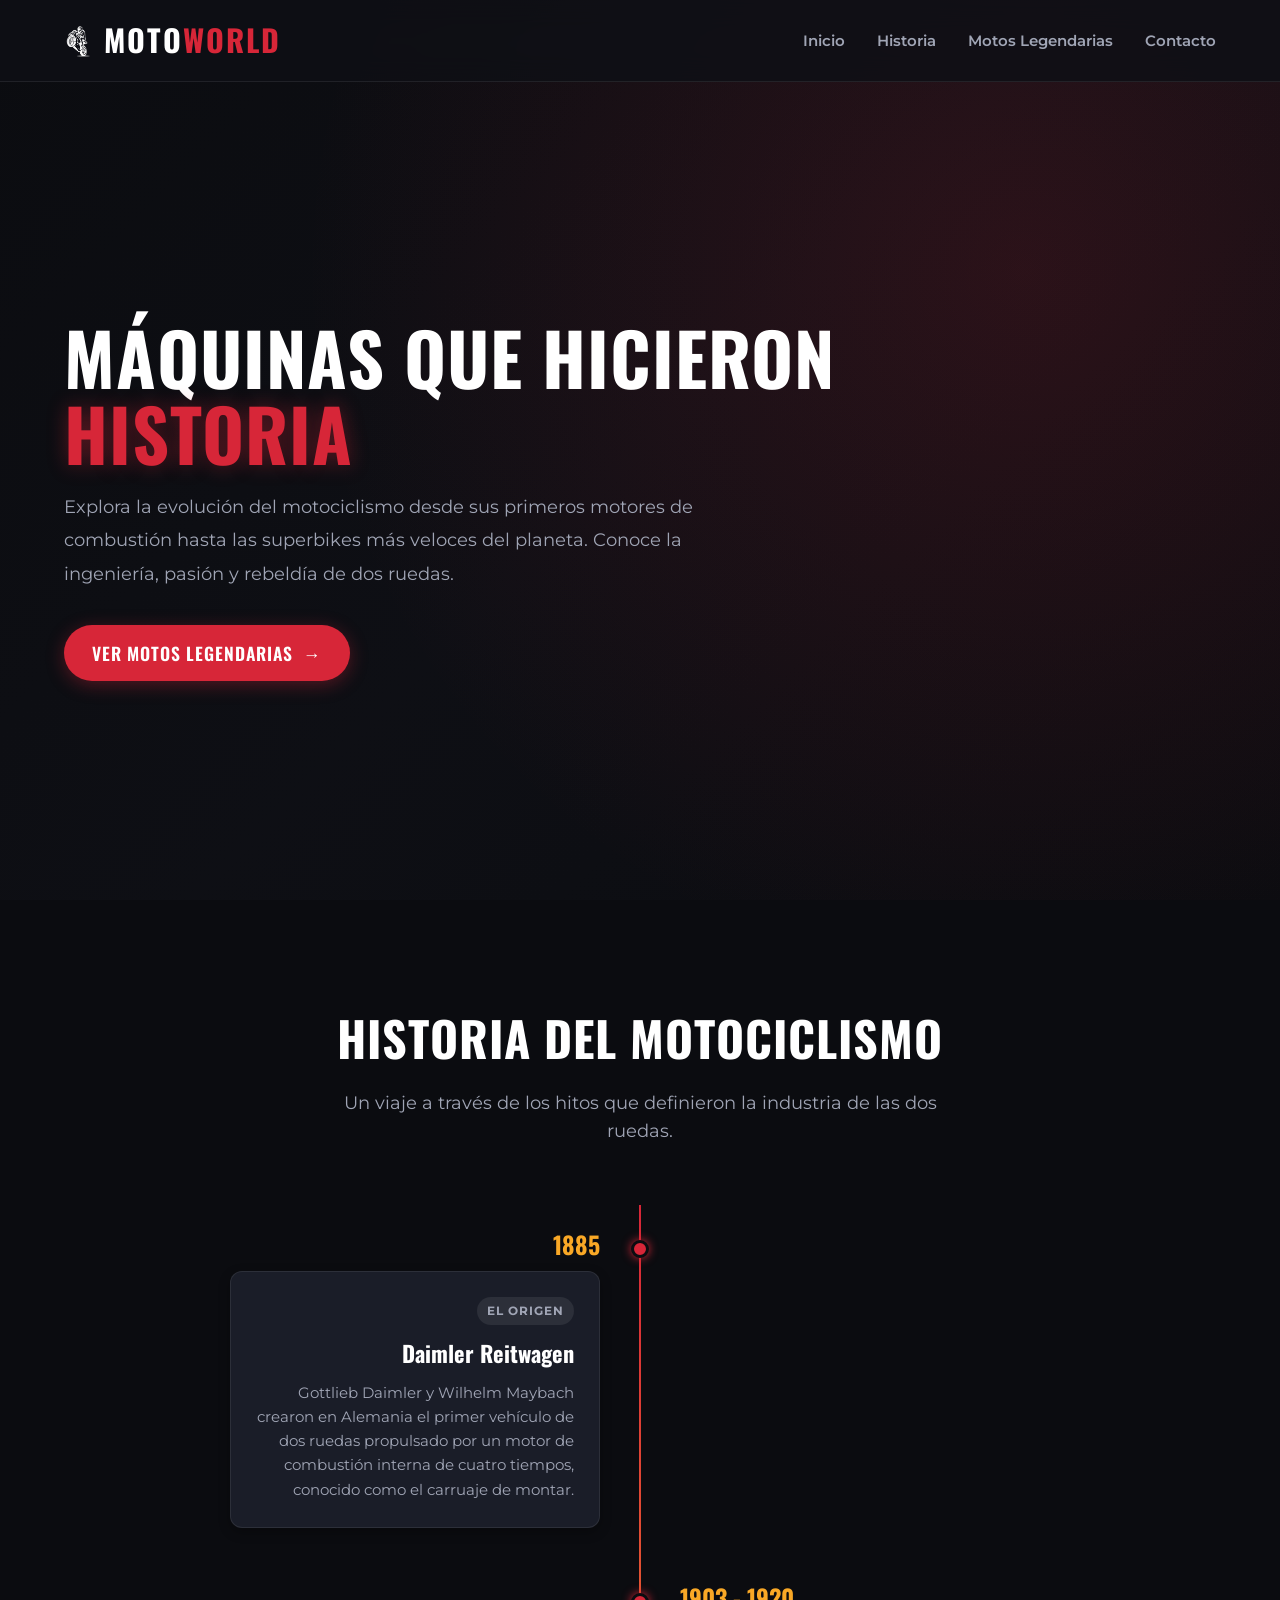
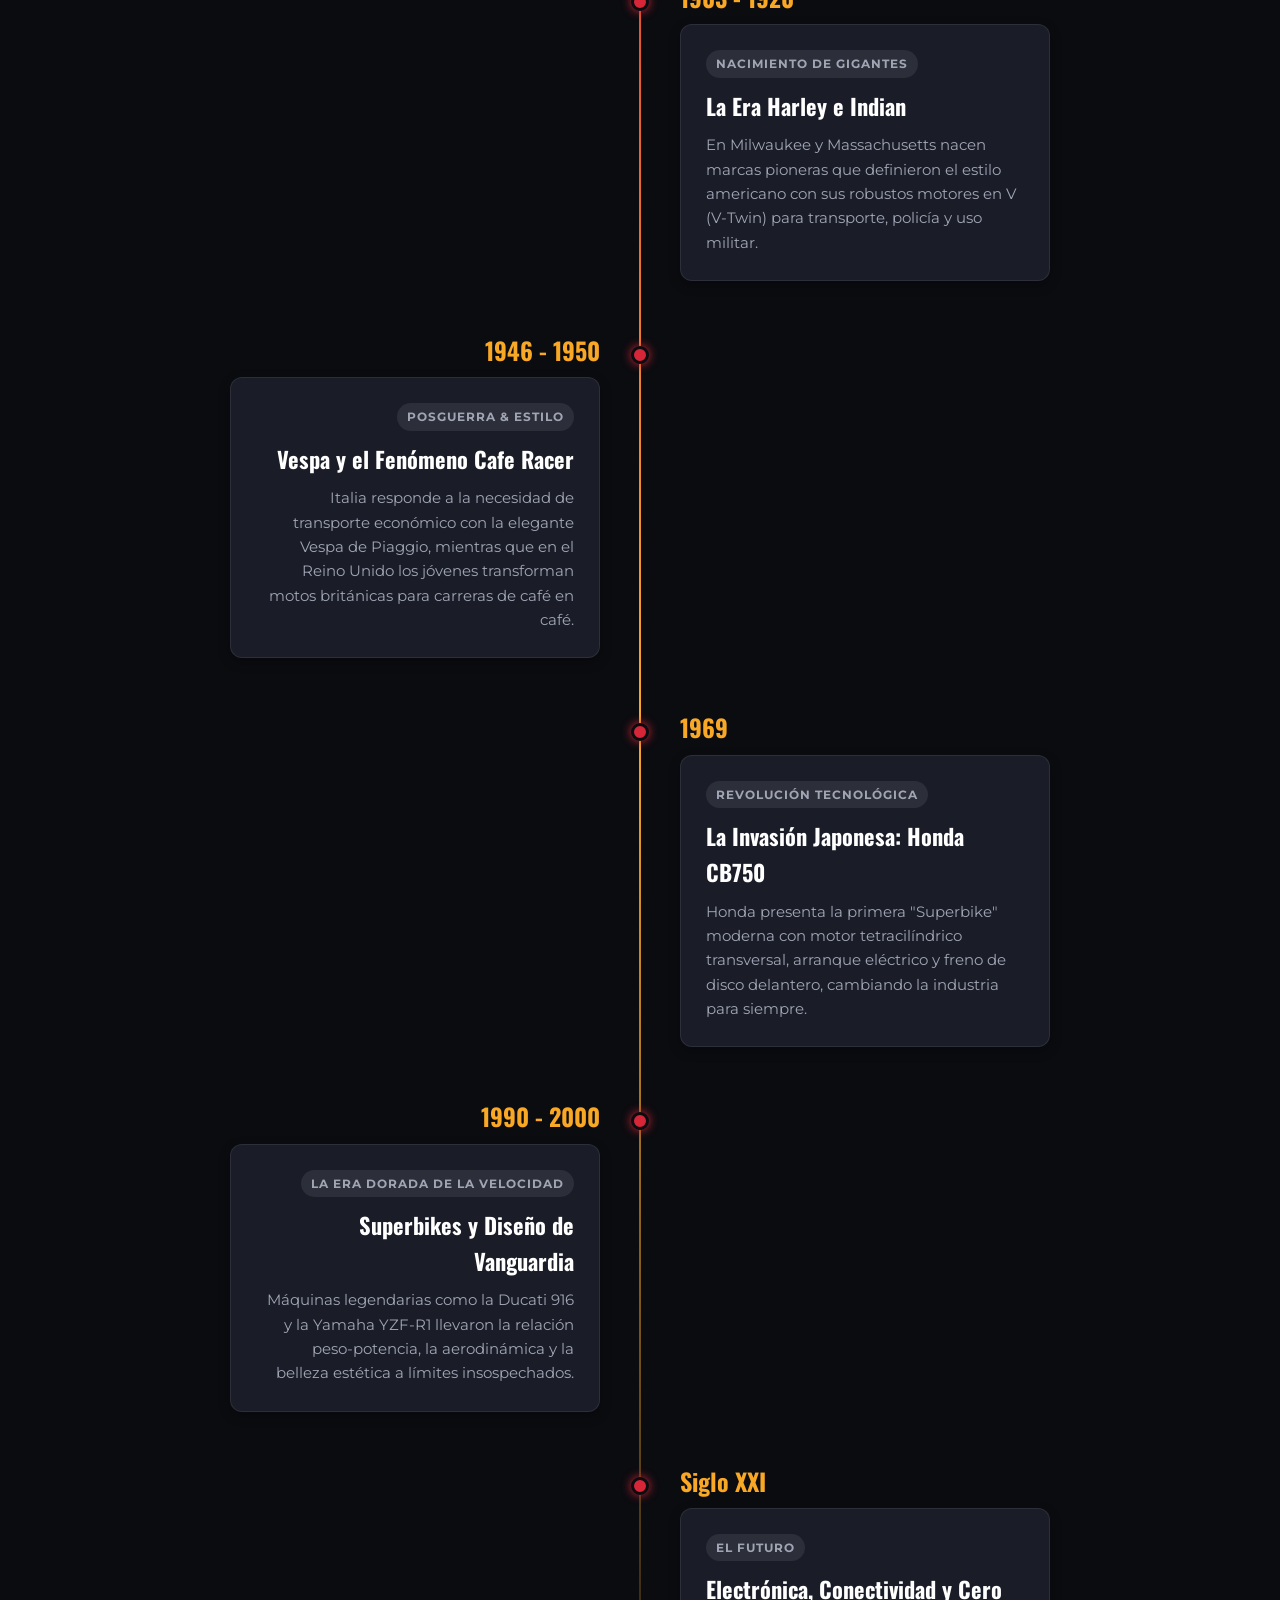
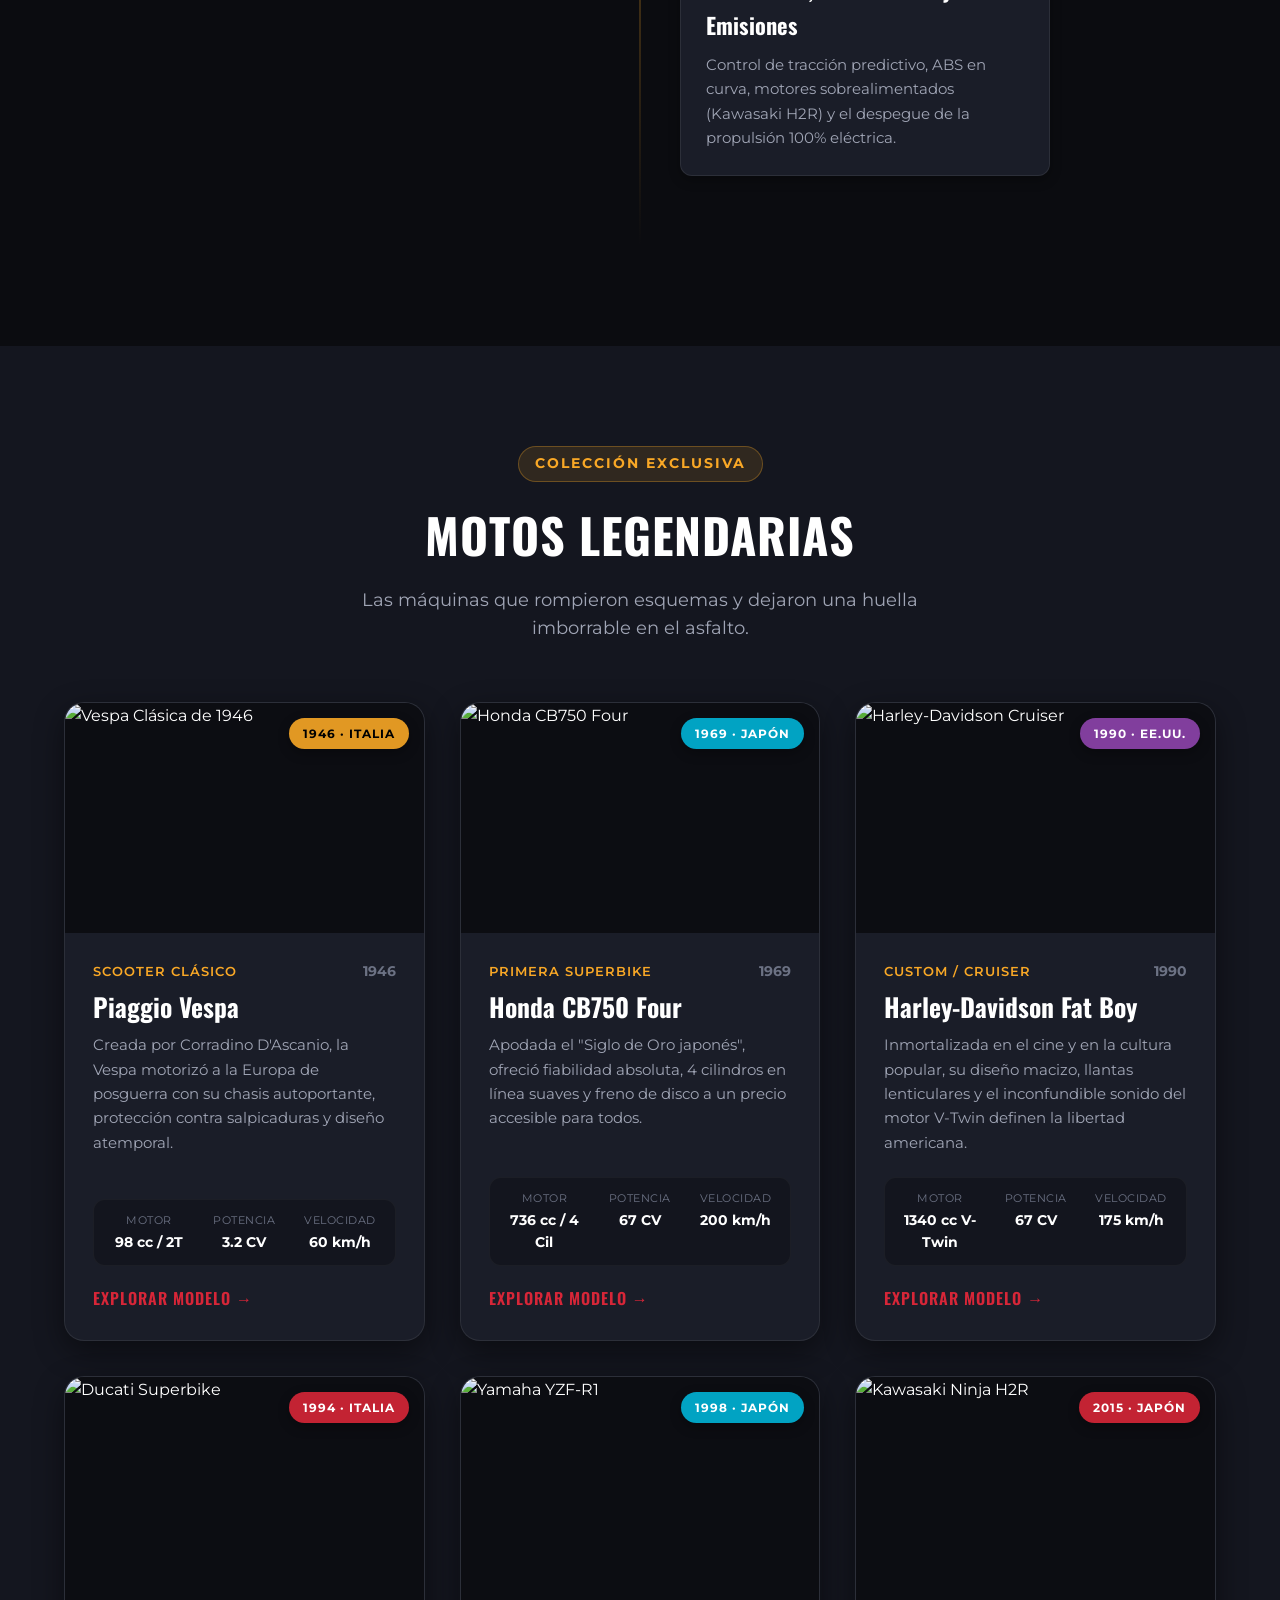
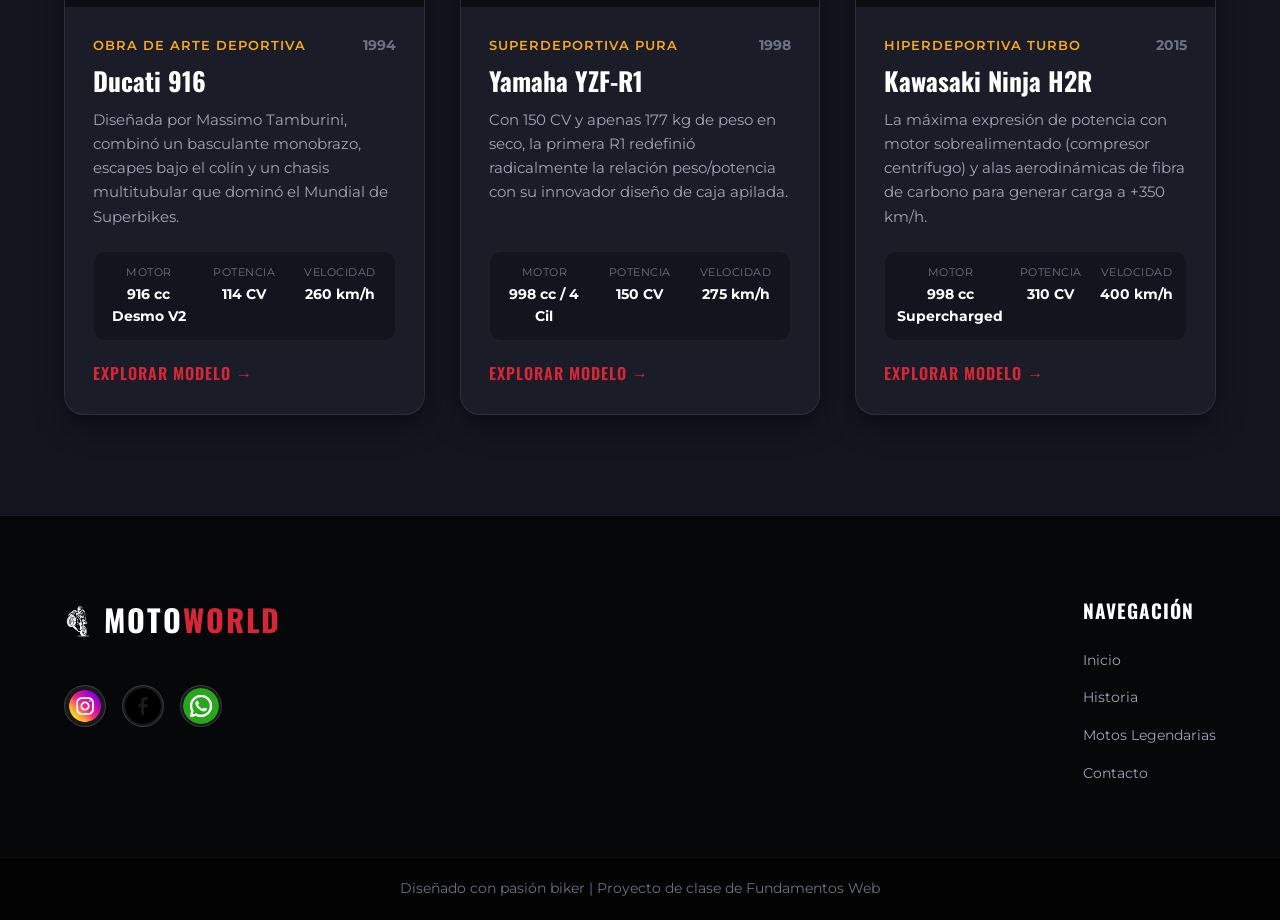
==== index.html @ 61cb2c36 "final" ====
<!DOCTYPE html>
<html lang="es">
<head>
    <meta charset="UTF-8">
    <meta name="viewport" content="width=device-width, initial-scale=1.0">
    <meta name="description" content="MotoWorld - Revista digital de motociclismo, historia, motos legendarias y cultura biker.">

    <title>MotoWorld | Revista Digital de Motociclismo</title>


    <link rel="preconnect" href="https://fonts.googleapis.com">
    <link rel="preconnect" href="https://fonts.gstatic.com" crossorigin>
    <link href="https://fonts.googleapis.com/css2?family=Montserrat:ital,wght@0,300;0,400;0,500;0,600;0,700;0,800;1,400&family=Oswald:wght@400;500;600;700&display=swap" rel="stylesheet">


    <link rel="stylesheet" href="css/style.css">
</head>
<body>
    <header class="header">
        <nav class="navbar container">
            <a href="#hero" class="logo">
                <img src="img/logo/logo.png" alt="MotoWorld Logo" class="logo-img">
                <span>MOTO<span class="logo-highlight">WORLD</span></span>
            </a>

            <ul class="menu">
                <li><a href="#hero">Inicio</a></li>
                <li><a href="#historia">Historia</a></li>
                <li><a href="#legendarias">Motos Legendarias</a></li>
                <li><a href="#contacto">Contacto</a></li>
            </ul>
        </nav>
    </header>
    <main>
        <section id="hero" class="hero-section">
            <div class="hero-overlay"></div>
            <div class="container hero-container">
                <div class="hero-content">
                    <h1 class="hero-title">
                        MÁQUINAS QUE HICIERON <span class="highlight-text">HISTORIA</span>
                    </h1>
                    <p class="hero-description">
                        Explora la evolución del motociclismo desde sus primeros motores de combustión hasta las superbikes más veloces del planeta. Conoce la ingeniería, pasión y rebeldía de dos ruedas.
                    </p>
                    <div class="hero-buttons">
                        <a href="#legendarias" class="btn btn-primary">
                            <span>Ver Motos Legendarias</span>
                            <span class="btn-arrow">→</span>
                        </a>
                    </div>
                </div>
            </div>
        </section>
        <section id="historia" class="section historia-section">
            <div class="container">
                <div class="section-header text-center">
                    <h2 class="section-title">Historia del Motociclismo</h2>
                    <p class="section-subtitle">
                        Un viaje a través de los hitos que definieron la industria de las dos ruedas.
                    </p>
                </div>
                <div class="timeline">
                    <div class="timeline-item">
                        <div class="timeline-dot"></div>
                        <div class="timeline-date">1885</div>
                        <div class="timeline-content">
                            <div class="timeline-badge">El Origen</div>
                            <h3>Daimler Reitwagen</h3>
                            <p>
                                Gottlieb Daimler y Wilhelm Maybach crearon en Alemania el primer vehículo de dos ruedas propulsado por un motor de combustión interna de cuatro tiempos, conocido como el carruaje de montar.
                            </p>
                        </div>
                    </div>
                    <div class="timeline-item">
                        <div class="timeline-dot"></div>
                        <div class="timeline-date">1903 - 1920</div>
                        <div class="timeline-content">
                            <div class="timeline-badge">Nacimiento de Gigantes</div>
                            <h3>La Era Harley e Indian</h3>
                            <p>
                                En Milwaukee y Massachusetts nacen marcas pioneras que definieron el estilo americano con sus robustos motores en V (V-Twin) para transporte, policía y uso militar.
                            </p>
                        </div>
                    </div>
                    <div class="timeline-item">
                        <div class="timeline-dot"></div>
                        <div class="timeline-date">1946 - 1950</div>
                        <div class="timeline-content">
                            <div class="timeline-badge">Posguerra & Estilo</div>
                            <h3>Vespa y el Fenómeno Cafe Racer</h3>
                            <p>
                                Italia responde a la necesidad de transporte económico con la elegante Vespa de Piaggio, mientras que en el Reino Unido los jóvenes transforman motos británicas para carreras de café en café.
                            </p>
                        </div>
                    </div>
                    <div class="timeline-item">
                        <div class="timeline-dot"></div>
                        <div class="timeline-date">1969</div>
                        <div class="timeline-content">
                            <div class="timeline-badge">Revolución Tecnológica</div>
                            <h3>La Invasión Japonesa: Honda CB750</h3>
                            <p>
                                Honda presenta la primera "Superbike" moderna con motor tetracilíndrico transversal, arranque eléctrico y freno de disco delantero, cambiando la industria para siempre.
                            </p>
                        </div>
                    </div>
                    <div class="timeline-item">
                        <div class="timeline-dot"></div>
                        <div class="timeline-date">1990 - 2000</div>
                        <div class="timeline-content">
                            <div class="timeline-badge">La Era Dorada de la Velocidad</div>
                            <h3>Superbikes y Diseño de Vanguardia</h3>
                            <p>
                                Máquinas legendarias como la Ducati 916 y la Yamaha YZF-R1 llevaron la relación peso-potencia, la aerodinámica y la belleza estética a límites insospechados.
                            </p>
                        </div>
                    </div>
                    <div class="timeline-item">
                        <div class="timeline-dot"></div>
                        <div class="timeline-date">Siglo XXI</div>
                        <div class="timeline-content">
                            <div class="timeline-badge">El Futuro</div>
                            <h3>Electrónica, Conectividad y Cero Emisiones</h3>
                            <p>
                                Control de tracción predictivo, ABS en curva, motores sobrealimentados (Kawasaki H2R) y el despegue de la propulsión 100% eléctrica.
                            </p>
                        </div>
                    </div>
                </div>
            </div>
        </section>
        <section id="legendarias" class="section legendarias-section">
            <div class="container">
                <div class="section-header text-center">
                    <span class="section-tag">Colección Exclusiva</span>
                    <h2 class="section-title">Motos Legendarias</h2>
                    <p class="section-subtitle">
                        Las máquinas que rompieron esquemas y dejaron una huella imborrable en el asfalto.
                    </p>
                </div>
                <div class="cards-grid">
                    <article class="card">
                        <div class="card-img-container">
                            <img src="https://images.unsplash.com/photo-1558981403-c5f9899a28bc?auto=format&fit=crop&w=800&q=80" alt="Vespa Clásica de 1946" class="card-img" loading="lazy">
                            <span class="card-badge badge-classic">1946 · Italia</span>
                        </div>
                        <div class="card-body">
                            <div class="card-meta">
                                <span class="card-category">Scooter Clásico</span>
                                <span class="card-year">1946</span>
                            </div>
                            <h3 class="card-title">Piaggio Vespa</h3>
                            <p class="card-desc">
                                Creada por Corradino D'Ascanio, la Vespa motorizó a la Europa de posguerra con su chasis autoportante, protección contra salpicaduras y diseño atemporal.
                            </p>
                            <div class="card-specs">
                                <div class="spec-box">
                                    <span class="spec-label">Motor</span>
                                    <span class="spec-val">98 cc / 2T</span>
                                </div>
                                <div class="spec-box">
                                    <span class="spec-label">Potencia</span>
                                    <span class="spec-val">3.2 CV</span>
                                </div>
                                <div class="spec-box">
                                    <span class="spec-label">Velocidad</span>
                                    <span class="spec-val">60 km/h</span>
                                </div>
                            </div>
                            <a href="#contacto" class="card-link">Explorar Modelo →</a>
                        </div>
                    </article>
                    <article class="card">
                        <div class="card-img-container">
                            <img src="https://images.unsplash.com/photo-1568772585407-9361f9bf3a87?auto=format&fit=crop&w=800&q=80" alt="Honda CB750 Four" class="card-img" loading="lazy">
                            <span class="card-badge badge-superbike">1969 · Japón</span>
                        </div>
                        <div class="card-body">
                            <div class="card-meta">
                                <span class="card-category">Primera Superbike</span>
                                <span class="card-year">1969</span>
                            </div>
                            <h3 class="card-title">Honda CB750 Four</h3>
                            <p class="card-desc">
                                Apodada el "Siglo de Oro japonés", ofreció fiabilidad absoluta, 4 cilindros en línea suaves y freno de disco a un precio accesible para todos.
                            </p>
                            <div class="card-specs">
                                <div class="spec-box">
                                    <span class="spec-label">Motor</span>
                                    <span class="spec-val">736 cc / 4 Cil</span>
                                </div>
                                <div class="spec-box">
                                    <span class="spec-label">Potencia</span>
                                    <span class="spec-val">67 CV</span>
                                </div>
                                <div class="spec-box">
                                    <span class="spec-label">Velocidad</span>
                                    <span class="spec-val">200 km/h</span>
                                </div>
                            </div>
                            <a href="#contacto" class="card-link">Explorar Modelo →</a>
                        </div>
                    </article>
                    <article class="card">
                        <div class="card-img-container">
                            <img src="https://images.unsplash.com/photo-1558981806-ec527fa84c39?auto=format&fit=crop&w=800&q=80" alt="Harley-Davidson Cruiser" class="card-img" loading="lazy">
                            <span class="card-badge badge-custom">1990 · EE.UU.</span>
                        </div>
                        <div class="card-body">
                            <div class="card-meta">
                                <span class="card-category">Custom / Cruiser</span>
                                <span class="card-year">1990</span>
                            </div>
                            <h3 class="card-title">Harley-Davidson Fat Boy</h3>
                            <p class="card-desc">
                                Inmortalizada en el cine y en la cultura popular, su diseño macizo, llantas lenticulares y el inconfundible sonido del motor V-Twin definen la libertad americana.
                            </p>
                            <div class="card-specs">
                                <div class="spec-box">
                                    <span class="spec-label">Motor</span>
                                    <span class="spec-val">1340 cc V-Twin</span>
                                </div>
                                <div class="spec-box">
                                    <span class="spec-label">Potencia</span>
                                    <span class="spec-val">67 CV</span>
                                </div>
                                <div class="spec-box">
                                    <span class="spec-label">Velocidad</span>
                                    <span class="spec-val">175 km/h</span>
                                </div>
                            </div>
                            <a href="#contacto" class="card-link">Explorar Modelo →</a>
                        </div>
                    </article>
                    <article class="card">
                        <div class="card-img-container">
                            <img src="https://images.unsplash.com/photo-1615172282427-9a57ef2d142e?auto=format&fit=crop&w=800&q=80" alt="Ducati Superbike" class="card-img" loading="lazy">
                            <span class="card-badge badge-racing">1994 · Italia</span>
                        </div>
                        <div class="card-body">
                            <div class="card-meta">
                                <span class="card-category">Obra de Arte Deportiva</span>
                                <span class="card-year">1994</span>
                            </div>
                            <h3 class="card-title">Ducati 916</h3>
                            <p class="card-desc">
                                Diseñada por Massimo Tamburini, combinó un basculante monobrazo, escapes bajo el colín y un chasis multitubular que dominó el Mundial de Superbikes.
                            </p>
                            <div class="card-specs">
                                <div class="spec-box">
                                    <span class="spec-label">Motor</span>
                                    <span class="spec-val">916 cc Desmo V2</span>
                                </div>
                                <div class="spec-box">
                                    <span class="spec-label">Potencia</span>
                                    <span class="spec-val">114 CV</span>
                                </div>
                                <div class="spec-box">
                                    <span class="spec-label">Velocidad</span>
                                    <span class="spec-val">260 km/h</span>
                                </div>
                            </div>
                            <a href="#contacto" class="card-link">Explorar Modelo →</a>
                        </div>
                    </article>
                    <article class="card">
                        <div class="card-img-container">
                            <img src="https://images.unsplash.com/photo-1568772585407-9361f9bf3a87?auto=format&fit=crop&w=800&q=80" alt="Yamaha YZF-R1" class="card-img" loading="lazy">
                            <span class="card-badge badge-superbike">1998 · Japón</span>
                        </div>
                        <div class="card-body">
                            <div class="card-meta">
                                <span class="card-category">Superdeportiva Pura</span>
                                <span class="card-year">1998</span>
                            </div>
                            <h3 class="card-title">Yamaha YZF-R1</h3>
                            <p class="card-desc">
                                Con 150 CV y apenas 177 kg de peso en seco, la primera R1 redefinió radicalmente la relación peso/potencia con su innovador diseño de caja apilada.
                            </p>
                            <div class="card-specs">
                                <div class="spec-box">
                                    <span class="spec-label">Motor</span>
                                    <span class="spec-val">998 cc / 4 Cil</span>
                                </div>
                                <div class="spec-box">
                                    <span class="spec-label">Potencia</span>
                                    <span class="spec-val">150 CV</span>
                                </div>
                                <div class="spec-box">
                                    <span class="spec-label">Velocidad</span>
                                    <span class="spec-val">275 km/h</span>
                                </div>
                            </div>
                            <a href="#contacto" class="card-link">Explorar Modelo →</a>
                        </div>
                    </article>
                    <article class="card">
                        <div class="card-img-container">
                            <img src="https://images.unsplash.com/photo-1591637333184-19aa84b3e01f?auto=format&fit=crop&w=800&q=80" alt="Kawasaki Ninja H2R" class="card-img" loading="lazy">
                            <span class="card-badge badge-racing">2015 · Japón</span>
                        </div>
                        <div class="card-body">
                            <div class="card-meta">
                                <span class="card-category">Hiperdeportiva Turbo</span>
                                <span class="card-year">2015</span>
                            </div>
                            <h3 class="card-title">Kawasaki Ninja H2R</h3>
                            <p class="card-desc">
                                La máxima expresión de potencia con motor sobrealimentado (compresor centrífugo) y alas aerodinámicas de fibra de carbono para generar carga a +350 km/h.
                            </p>
                            <div class="card-specs">
                                <div class="spec-box">
                                    <span class="spec-label">Motor</span>
                                    <span class="spec-val">998 cc Supercharged</span>
                                </div>
                                <div class="spec-box">
                                    <span class="spec-label">Potencia</span>
                                    <span class="spec-val">310 CV</span>
                                </div>
                                <div class="spec-box">
                                    <span class="spec-label">Velocidad</span>
                                    <span class="spec-val">400 km/h</span>
                                </div>
                            </div>
                            <a href="#contacto" class="card-link">Explorar Modelo →</a>
                        </div>
                    </article>
                </div>
            </div>
        </section>
    </main>
    <footer id="contacto" class="footer">
        <div class="container footer-container">
            <div class="footer-col brand-col">
                <div class="logo">
                    <img src="img/logo/logo.png" alt="MotoWorld Logo" class="logo-img">
                    <span>MOTO<span class="logo-highlight">WORLD</span></span>
                </div>
                <div class="social-links"> 
                    <a href="https://instagram.com/" target="_blank" rel="noopener noreferrer" class="social-btn" title="Instagram" aria-label="Instagram">
                        <img src="img/social/instagram.png" alt="Instagram">
                    </a>
                    <a href="https://facebook.com/" target="_blank" rel="noopener noreferrer" class="social-btn" title="Facebook" aria-label="Facebook">
                        <img src="img/social/facebook.png" alt="Facebook">
                    </a>
                    <a href="https://wa.me/" target="_blank" rel="noopener noreferrer" class="social-btn" title="WhatsApp" aria-label="WhatsApp">
                        <img src="img/social/whatsapp.png" alt="WhatsApp">
                    </a>
                </div>
            </div>
            <div class="footer-col">
                <h4 class="footer-heading">Navegación</h4>
                <ul class="footer-links">
                    <li><a href="#hero">Inicio</a></li>
                    <li><a href="#historia">Historia</a></li>
                    <li><a href="#legendarias">Motos Legendarias</a></li>
                    <li><a href="#contacto">Contacto</a></li>
                </ul>
            </div>
        </div>
        <div class="footer-bottom">
            <div class="container">
                <p>Diseñado con pasión biker | Proyecto de clase de Fundamentos Web</p>
            </div>
        </div>
    </footer>
</body>
</html>
---- css/style.css ----
:root {
    --primary: #D72638;
    --primary-hover: #b01827;
    --primary-glow: rgba(215, 38, 56, 0.35);
    
    --secondary: #F9A826;        
    --secondary-hover: #df8c11;
    
    --accent-blue: #00B4D8;      

    --bg-main: #0B0C10;          
    --bg-surface: #14161F;       
    --bg-card: #1A1D28;          
    --bg-card-hover: #222635;    
    --bg-glass: rgba(15, 16, 22, 0.85);

    --text-light: #FFFFFF;
    --text-muted: #A0A5B5;
    --text-dim: #6C7284;

    --border-subtle: rgba(255, 255, 255, 0.08);
    --border-accent: rgba(215, 38, 56, 0.3);
    --shadow-sm: 0 4px 12px rgba(0, 0, 0, 0.3);
    --shadow-md: 0 10px 30px rgba(0, 0, 0, 0.45);
    --shadow-lg: 0 20px 40px rgba(0, 0, 0, 0.6);
    --shadow-card-glow: 0 12px 32px rgba(215, 38, 56, 0.15);

    --font-heading: 'Oswald', sans-serif;
    --font-body: 'Montserrat', sans-serif;

    --trans-fast: 0.2s ease;
    --trans-normal: 0.35s cubic-bezier(0.25, 1, 0.5, 1);

    --max-width: 1200px;
    --radius-sm: 6px;
    --radius-md: 12px;
    --radius-lg: 20px;
    --radius-pill: 50px;
}

*, *::before, *::after {
    margin: 0;
    padding: 0;
    box-sizing: border-box;
}

html {
    scroll-behavior: smooth;
    font-size: 16px;
}

body {
    font-family: var(--font-body);
    background-color: var(--bg-main);
    color: var(--text-light);
    line-height: 1.6;
    overflow-x: hidden;
    -webkit-font-smoothing: antialiased;
}

img {
    width: 100%;
    height: auto;
    display: block;
}

a {
    text-decoration: none;
    color: inherit;
    transition: var(--trans-normal);
}

ul {
    list-style: none;
}

.container {
    width: 90%;
    max-width: var(--max-width);
    margin: 0 auto;
}

.section {
    padding: 100px 0;
    position: relative;
}

.text-center {
    text-align: center;
}

.text-left {
    text-align: left;
}

.section-header {
    margin-bottom: 60px;
}

.section-tag {
    display: inline-block;
    font-size: 0.85rem;
    font-weight: 700;
    text-transform: uppercase;
    letter-spacing: 2px;
    color: var(--secondary);
    background: rgba(249, 168, 38, 0.12);
    border: 1px solid rgba(249, 168, 38, 0.3);
    padding: 6px 16px;
    border-radius: var(--radius-pill);
    margin-bottom: 15px;
}

.section-title {
    font-family: var(--font-heading);
    font-size: 3rem;
    font-weight: 700;
    letter-spacing: 1px;
    text-transform: uppercase;
    color: var(--text-light);
    margin-bottom: 12px;
}

.section-subtitle {
    color: var(--text-muted);
    font-size: 1.1rem;
    max-width: 600px;
    margin: 0 auto;
}

.btn {
    display: inline-flex;
    align-items: center;
    justify-content: center;
    gap: 10px;
    padding: 14px 28px;
    font-family: var(--font-heading);
    font-size: 1.1rem;
    font-weight: 600;
    text-transform: uppercase;
    letter-spacing: 1px;
    border-radius: var(--radius-pill);
    cursor: pointer;
    border: none;
    transition: var(--trans-normal);
}

.btn-primary {
    background: var(--primary);
    color: var(--text-light);
    box-shadow: 0 4px 18px var(--primary-glow);
}

.btn-primary:hover {
    background: var(--primary-hover);
    transform: translateY(-3px);
    box-shadow: 0 8px 25px rgba(215, 38, 56, 0.5);
}

.btn-secondary {
    background: transparent;
    color: var(--text-light);
    border: 2px solid rgba(255, 255, 255, 0.3);
}

.btn-secondary:hover {
    background: rgba(255, 255, 255, 0.1);
    border-color: var(--text-light);
    transform: translateY(-3px);
}

.header {
    position: fixed;
    top: 0;
    left: 0;
    width: 100%;
    z-index: 1000;
    background: var(--bg-glass);
    backdrop-filter: blur(14px);
    -webkit-backdrop-filter: blur(14px);
    border-bottom: 1px solid var(--border-subtle);
    transition: var(--trans-normal);
}

.navbar {
    display: flex;
    justify-content: space-between;
    align-items: center;
    padding: 16px 0;
}

.logo {
    font-family: var(--font-heading);
    font-size: 1.9rem;
    font-weight: 700;
    letter-spacing: 2px;
    color: var(--text-light);
    display: inline-flex;
    align-items: center;
    gap: 10px;
    user-select: none;
}

.logo-img {
    height: 38px;
    width: auto;
    max-width: 45px;
    object-fit: contain;
    display: inline-block;
    transition: transform var(--trans-normal), filter var(--trans-normal);
}

.logo:hover .logo-img {
    transform: translateY(-2px) scale(1.1);
    filter: drop-shadow(0 0 8px rgba(215, 38, 56, 0.7));
}

.logo-highlight {
    color: var(--primary);
}

.menu {
    display: flex;
    gap: 32px;
    align-items: center;
}

.menu a {
    font-size: 0.95rem;
    font-weight: 600;
    color: var(--text-muted);
    position: relative;
    padding: 6px 0;
}

.menu a::after {
    content: "";
    position: absolute;
    bottom: 0;
    left: 0;
    width: 0%;
    height: 2px;
    background: var(--primary);
    transition: var(--trans-normal);
}

.menu a:hover,
.menu a.active {
    color: var(--text-light);
}

.menu a:hover::after,
.menu a.active::after {
    width: 100%;
}

.hero-section {
    min-height: 100vh;
    display: flex;
    align-items: center;
    position: relative;
    padding-top: 100px;
    background: 
        linear-gradient(135deg, rgba(11, 12, 16, 0.92) 0%, rgba(15, 16, 22, 0.75) 50%, rgba(11, 12, 16, 0.95) 100%),
        url('https://images.unsplash.com/photo-1558981806-ec527fa84c39?auto=format&fit=crop&w=1920&q=80');
    background-size: cover;
    background-position: center;
    background-attachment: fixed;
}

.hero-overlay {
    position: absolute;
    top: 0;
    left: 0;
    width: 100%;
    height: 100%;
    background: radial-gradient(circle at 80% 30%, rgba(215, 38, 56, 0.15) 0%, transparent 60%);
    pointer-events: none;
}

.hero-content {
    max-width: 800px;
    z-index: 2;
    position: relative;
}

.hero-title {
    font-family: var(--font-heading);
    font-size: 4.5rem;
    font-weight: 700;
    line-height: 1.05;
    letter-spacing: 1px;
    margin-bottom: 20px;
    text-transform: uppercase;
}

.highlight-text {
    color: var(--primary);
    text-shadow: 0 0 20px rgba(215, 38, 56, 0.4);
}

.hero-description {
    font-size: 1.15rem;
    color: var(--text-muted);
    line-height: 1.8;
    margin-bottom: 35px;
    max-width: 650px;
}

.hero-buttons {
    display: flex;
    gap: 18px;
}

.btn-arrow {
    transition: var(--trans-normal);
}

.btn-primary:hover .btn-arrow {
    transform: translateX(5px);
}

.historia-section {
    background-color: var(--bg-main);
}

.timeline {
    position: relative;
    max-width: 900px;
    margin: 0 auto;
    padding: 20px 0;
}

.timeline::before {
    content: "";
    position: absolute;
    top: 0;
    bottom: 0;
    left: 50%;
    width: 2px;
    background: linear-gradient(to bottom, var(--primary), var(--secondary), transparent);
    transform: translateX(-50%);
}

.timeline-item {
    position: relative;
    margin-bottom: 50px;
    width: 50%;
    padding: 0 40px;
}

.timeline-item:nth-child(odd) {
    left: 0;
    text-align: right;
}

.timeline-item:nth-child(even) {
    left: 50%;
    text-align: left;
}

.timeline-dot {
    position: absolute;
    top: 15px;
    width: 18px;
    height: 18px;
    border-radius: 50%;
    background: var(--primary);
    border: 3px solid var(--bg-main);
    box-shadow: 0 0 10px var(--primary);
    z-index: 2;
}

.timeline-item:nth-child(odd) .timeline-dot {
    right: -9px;
}

.timeline-item:nth-child(even) .timeline-dot {
    left: -9px;
}

.timeline-date {
    font-family: var(--font-heading);
    font-size: 1.5rem;
    font-weight: 700;
    color: var(--secondary);
    margin-bottom: 8px;
}

.timeline-content {
    background: var(--bg-card);
    padding: 25px;
    border-radius: var(--radius-md);
    border: 1px solid var(--border-subtle);
    box-shadow: var(--shadow-sm);
    transition: var(--trans-normal);
}

.timeline-content:hover {
    border-color: var(--primary);
    transform: translateY(-4px);
    box-shadow: var(--shadow-card-glow);
}

.timeline-badge {
    display: inline-block;
    font-size: 0.75rem;
    font-weight: 700;
    text-transform: uppercase;
    letter-spacing: 1px;
    background: rgba(255, 255, 255, 0.08);
    padding: 4px 10px;
    border-radius: var(--radius-pill);
    color: var(--text-muted);
    margin-bottom: 10px;
}

.timeline-content h3 {
    font-family: var(--font-heading);
    font-size: 1.4rem;
    color: var(--text-light);
    margin-bottom: 10px;
}

.timeline-content p {
    font-size: 0.95rem;
    color: var(--text-muted);
    line-height: 1.6;
}

.legendarias-section {
    background-color: var(--bg-surface);
}

.cards-grid {
    display: grid;
    grid-template-columns: repeat(auto-fit, minmax(340px, 1fr));
    gap: 35px;
}

.card {
    background: var(--bg-card);
    border-radius: var(--radius-lg);
    overflow: hidden;
    border: 1px solid var(--border-subtle);
    box-shadow: var(--shadow-md);
    display: flex;
    flex-direction: column;
    transition: var(--trans-normal);
}

.card:hover {
    transform: translateY(-8px);
    border-color: rgba(215, 38, 56, 0.5);
    box-shadow: var(--shadow-card-glow), var(--shadow-lg);
}

.card-img-container {
    position: relative;
    height: 230px;
    overflow: hidden;
    background-color: #0c0d12;
}

.card-img {
    width: 100%;
    height: 100%;
    object-fit: cover;
    transition: transform 0.6s cubic-bezier(0.25, 1, 0.5, 1);
}

.card:hover .card-img {
    transform: scale(1.08);
}

.card-badge {
    position: absolute;
    top: 15px;
    right: 15px;
    font-size: 0.75rem;
    font-weight: 700;
    letter-spacing: 1px;
    text-transform: uppercase;
    padding: 6px 14px;
    border-radius: var(--radius-pill);
    backdrop-filter: blur(8px);
    -webkit-backdrop-filter: blur(8px);
    box-shadow: var(--shadow-sm);
    z-index: 2;
}

.badge-classic {
    background: rgba(249, 168, 38, 0.9);
    color: #000;
}

.badge-superbike {
    background: rgba(0, 180, 216, 0.9);
    color: #fff;
}

.badge-custom {
    background: rgba(142, 68, 173, 0.9);
    color: #fff;
}

.badge-racing {
    background: rgba(215, 38, 56, 0.9);
    color: #fff;
}

.card-body {
    padding: 28px;
    display: flex;
    flex-direction: column;
    flex-grow: 1;
}

.card-meta {
    display: flex;
    justify-content: space-between;
    align-items: center;
    margin-bottom: 8px;
}

.card-category {
    font-size: 0.8rem;
    font-weight: 600;
    color: var(--secondary);
    text-transform: uppercase;
    letter-spacing: 1px;
}

.card-year {
    font-size: 0.85rem;
    font-weight: 700;
    color: var(--text-dim);
}

.card-title {
    font-family: var(--font-heading);
    font-size: 1.6rem;
    color: var(--text-light);
    margin-bottom: 12px;
    line-height: 1.2;
}

.card-desc {
    color: var(--text-muted);
    font-size: 0.95rem;
    line-height: 1.6;
    margin-bottom: 22px;
    flex-grow: 1;
}

.card-specs {
    display: grid;
    grid-template-columns: repeat(3, 1fr);
    gap: 10px;
    background: rgba(0, 0, 0, 0.25);
    padding: 12px;
    border-radius: var(--radius-md);
    border: 1px solid rgba(255, 255, 255, 0.04);
    margin-bottom: 20px;
    text-align: center;
}

.spec-box {
    display: flex;
    flex-direction: column;
}

.spec-label {
    font-size: 0.7rem;
    text-transform: uppercase;
    color: var(--text-dim);
    letter-spacing: 0.5px;
}

.spec-val {
    font-size: 0.85rem;
    font-weight: 700;
    color: var(--text-light);
    margin-top: 2px;
}

.card-link {
    font-family: var(--font-heading);
    font-size: 1rem;
    font-weight: 600;
    color: var(--primary);
    text-transform: uppercase;
    letter-spacing: 1px;
    display: inline-flex;
    align-items: center;
    gap: 6px;
    transition: var(--trans-normal);
}

.card-link:hover {
    color: var(--secondary);
    transform: translateX(4px);
}

.footer {
    background-color: #060709;
    padding-top: 80px;
    border-top: 1px solid var(--border-subtle);
}

.footer-container {
    display: flex;
    justify-content: space-between;
    align-items: flex-start;
    gap: 40px;
    padding-bottom: 60px;
}

.brand-col .logo {
    margin-bottom: 20px;
}

.social-links {
    display: flex;
    align-items: center;
    gap: 16px;
    margin-top: 20px;
}

.social-btn {
    width: 42px;
    height: 42px;
    border-radius: 50%;
    display: inline-flex;
    align-items: center;
    justify-content: center;
    background: rgba(255, 255, 255, 0.08);
    border: 1px solid rgba(255, 255, 255, 0.15);
    padding: 2px;
    transition: var(--trans-normal);
    overflow: hidden;
}

.social-btn img {
    width: 100%;
    height: 100%;
    object-fit: cover;
    border-radius: 50%;
    display: block;
    transition: transform var(--trans-normal), filter var(--trans-normal);
}

.social-btn:hover {
    transform: translateY(-4px) scale(1.1);
    border-color: var(--primary);
    box-shadow: 0 6px 20px rgba(215, 38, 56, 0.35);
}

.social-btn:hover img {
    filter: brightness(1.15);
}

.footer-heading {
    font-family: var(--font-heading);
    font-size: 1.2rem;
    color: var(--text-light);
    margin-bottom: 20px;
    letter-spacing: 1px;
    text-transform: uppercase;
}

.footer-links li {
    margin-bottom: 12px;
}

.footer-links a {
    color: var(--text-muted);
    font-size: 0.9rem;
}

.footer-links a:hover {
    color: var(--primary);
    padding-left: 5px;
}

.footer-bottom {
    background-color: #030304;
    padding: 20px 0;
    text-align: center;
    border-top: 1px solid rgba(255, 255, 255, 0.03);
}

.footer-bottom p {
    font-size: 0.85rem;
    color: var(--text-dim);
}

@media (max-width: 1024px) {
    .hero-title {
        font-size: 3.8rem;
    }
}

@media (max-width: 768px) {
    .section {
        padding: 70px 0;
    }

    .navbar {
        flex-direction: column;
        gap: 16px;
    }

    .menu {
        flex-wrap: wrap;
        justify-content: center;
        gap: 16px;
    }

    .hero-title {
        font-size: 2.8rem;
    }

    .hero-description {
        font-size: 1rem;
    }

    .hero-buttons {
        flex-direction: column;
    }

    .timeline::before {
        left: 20px;
    }

    .timeline-item {
        width: 100%;
        padding-left: 50px;
        padding-right: 0;
        text-align: left !important;
        left: 0 !important;
    }

    .timeline-dot {
        left: 11px !important;
    }

    .cards-grid {
        grid-template-columns: 1fr;
    }

    .footer-container {
        flex-direction: column;
        gap: 35px;
    }
}

@media (max-width: 480px) {
    .section-title {
        font-size: 2.2rem;
    }

    .hero-title {
        font-size: 2.2rem;
    }

    .cards-grid {
        grid-template-columns: 1fr;
    }
}
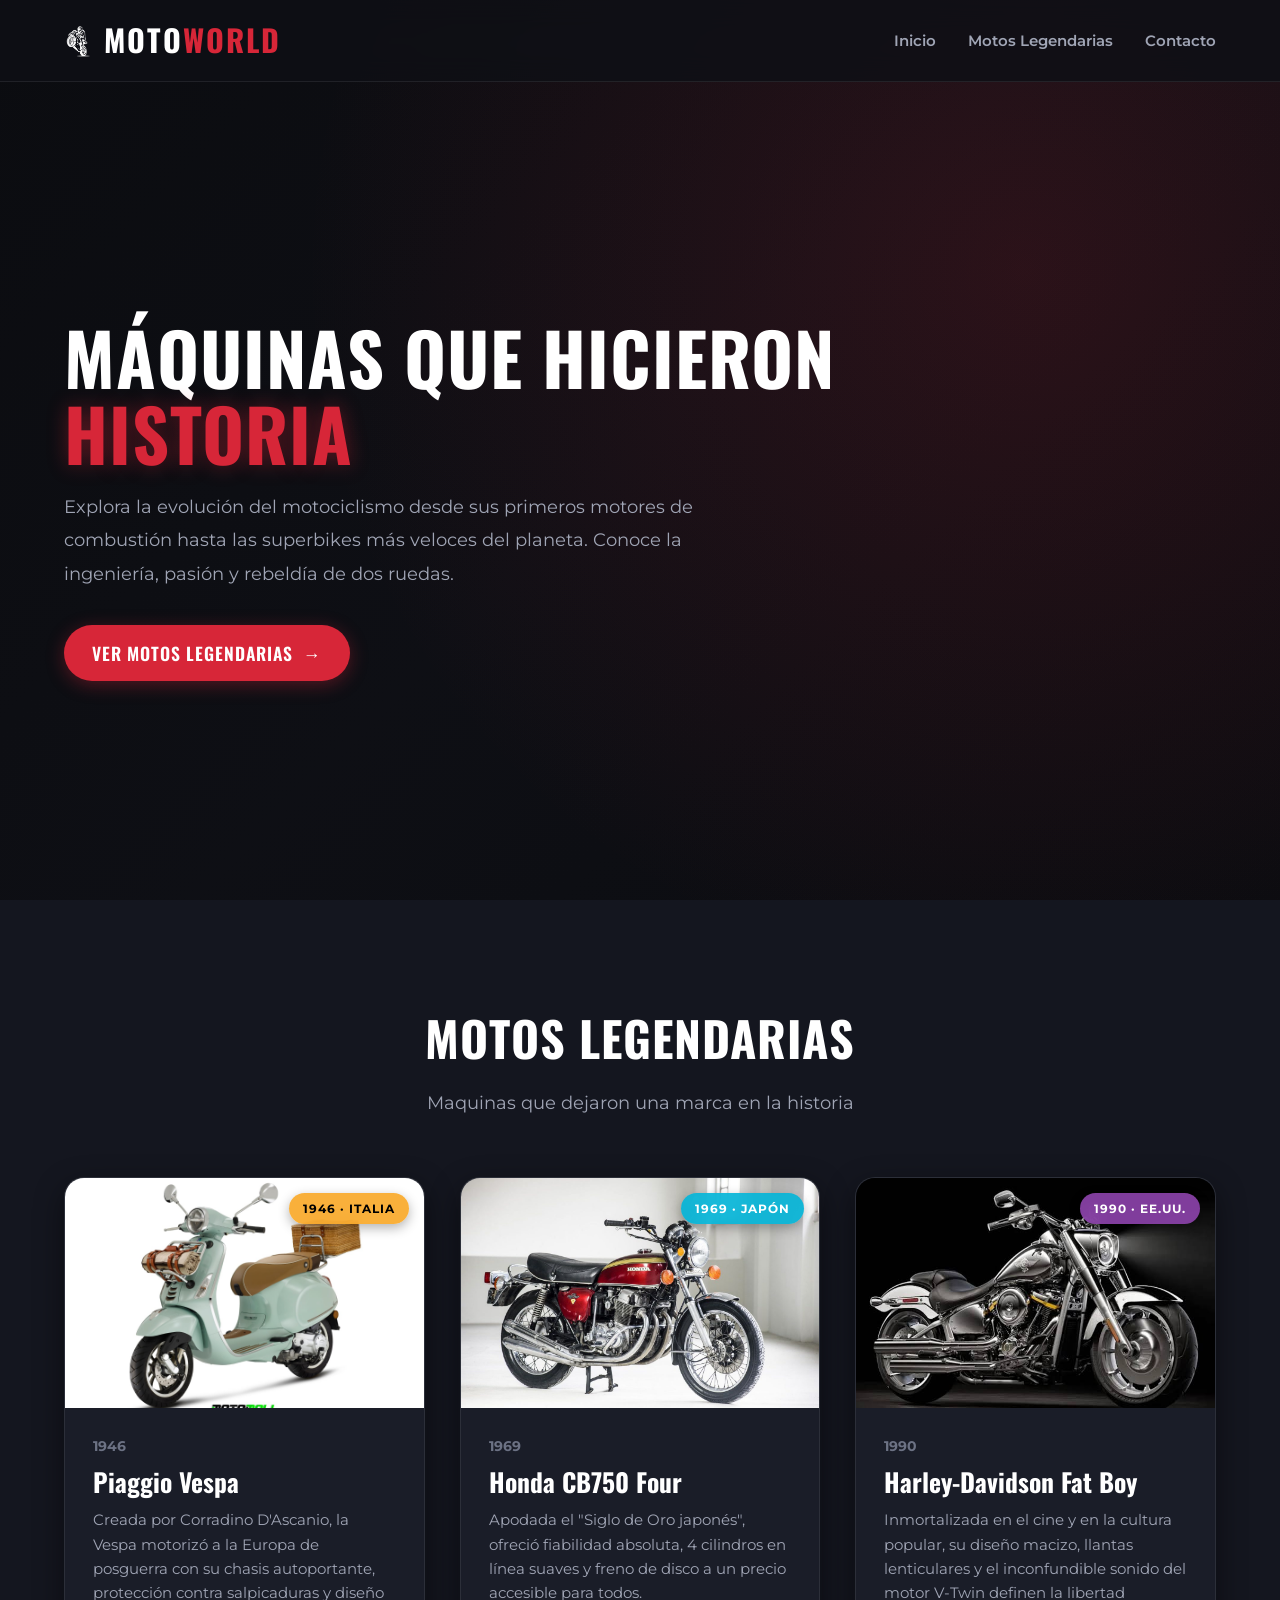
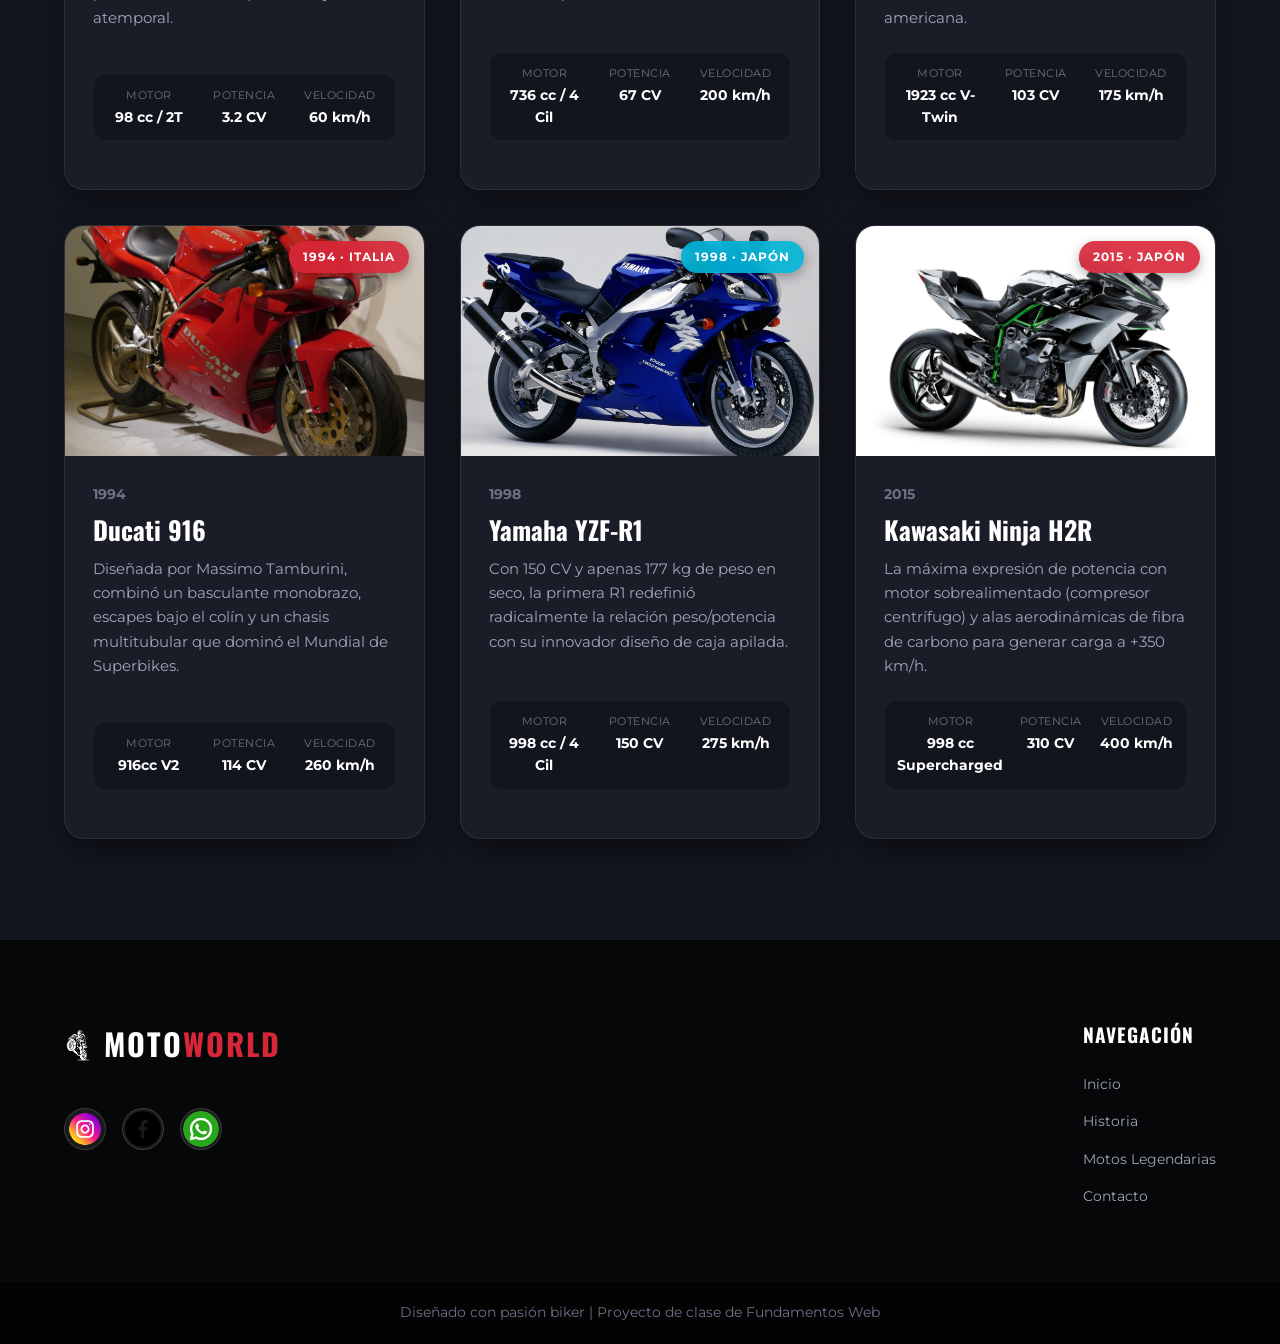
==== commit 71e59e58: "imagenes de las motos" ====
--- a/index.html
+++ b/index.html
@@ -22,10 +22,8 @@
                 <img src="img/logo/logo.png" alt="MotoWorld Logo" class="logo-img">
                 <span>MOTO<span class="logo-highlight">WORLD</span></span>
             </a>
-
             <ul class="menu">
                 <li><a href="#hero">Inicio</a></li>
-                <li><a href="#historia">Historia</a></li>
                 <li><a href="#legendarias">Motos Legendarias</a></li>
                 <li><a href="#contacto">Contacto</a></li>
             </ul>
@@ -51,102 +49,22 @@
                 </div>
             </div>
         </section>
-        <section id="historia" class="section historia-section">
-            <div class="container">
-                <div class="section-header text-center">
-                    <h2 class="section-title">Historia del Motociclismo</h2>
-                    <p class="section-subtitle">
-                        Un viaje a través de los hitos que definieron la industria de las dos ruedas.
-                    </p>
-                </div>
-                <div class="timeline">
-                    <div class="timeline-item">
-                        <div class="timeline-dot"></div>
-                        <div class="timeline-date">1885</div>
-                        <div class="timeline-content">
-                            <div class="timeline-badge">El Origen</div>
-                            <h3>Daimler Reitwagen</h3>
-                            <p>
-                                Gottlieb Daimler y Wilhelm Maybach crearon en Alemania el primer vehículo de dos ruedas propulsado por un motor de combustión interna de cuatro tiempos, conocido como el carruaje de montar.
-                            </p>
-                        </div>
-                    </div>
-                    <div class="timeline-item">
-                        <div class="timeline-dot"></div>
-                        <div class="timeline-date">1903 - 1920</div>
-                        <div class="timeline-content">
-                            <div class="timeline-badge">Nacimiento de Gigantes</div>
-                            <h3>La Era Harley e Indian</h3>
-                            <p>
-                                En Milwaukee y Massachusetts nacen marcas pioneras que definieron el estilo americano con sus robustos motores en V (V-Twin) para transporte, policía y uso militar.
-                            </p>
-                        </div>
-                    </div>
-                    <div class="timeline-item">
-                        <div class="timeline-dot"></div>
-                        <div class="timeline-date">1946 - 1950</div>
-                        <div class="timeline-content">
-                            <div class="timeline-badge">Posguerra & Estilo</div>
-                            <h3>Vespa y el Fenómeno Cafe Racer</h3>
-                            <p>
-                                Italia responde a la necesidad de transporte económico con la elegante Vespa de Piaggio, mientras que en el Reino Unido los jóvenes transforman motos británicas para carreras de café en café.
-                            </p>
-                        </div>
-                    </div>
-                    <div class="timeline-item">
-                        <div class="timeline-dot"></div>
-                        <div class="timeline-date">1969</div>
-                        <div class="timeline-content">
-                            <div class="timeline-badge">Revolución Tecnológica</div>
-                            <h3>La Invasión Japonesa: Honda CB750</h3>
-                            <p>
-                                Honda presenta la primera "Superbike" moderna con motor tetracilíndrico transversal, arranque eléctrico y freno de disco delantero, cambiando la industria para siempre.
-                            </p>
-                        </div>
-                    </div>
-                    <div class="timeline-item">
-                        <div class="timeline-dot"></div>
-                        <div class="timeline-date">1990 - 2000</div>
-                        <div class="timeline-content">
-                            <div class="timeline-badge">La Era Dorada de la Velocidad</div>
-                            <h3>Superbikes y Diseño de Vanguardia</h3>
-                            <p>
-                                Máquinas legendarias como la Ducati 916 y la Yamaha YZF-R1 llevaron la relación peso-potencia, la aerodinámica y la belleza estética a límites insospechados.
-                            </p>
-                        </div>
-                    </div>
-                    <div class="timeline-item">
-                        <div class="timeline-dot"></div>
-                        <div class="timeline-date">Siglo XXI</div>
-                        <div class="timeline-content">
-                            <div class="timeline-badge">El Futuro</div>
-                            <h3>Electrónica, Conectividad y Cero Emisiones</h3>
-                            <p>
-                                Control de tracción predictivo, ABS en curva, motores sobrealimentados (Kawasaki H2R) y el despegue de la propulsión 100% eléctrica.
-                            </p>
-                        </div>
-                    </div>
-                </div>
-            </div>
-        </section>
         <section id="legendarias" class="section legendarias-section">
             <div class="container">
                 <div class="section-header text-center">
-                    <span class="section-tag">Colección Exclusiva</span>
                     <h2 class="section-title">Motos Legendarias</h2>
                     <p class="section-subtitle">
-                        Las máquinas que rompieron esquemas y dejaron una huella imborrable en el asfalto.
+                        Maquinas que dejaron una marca en la historia
                     </p>
                 </div>
                 <div class="cards-grid">
                     <article class="card">
                         <div class="card-img-container">
-                            <img src="https://images.unsplash.com/photo-1558981403-c5f9899a28bc?auto=format&fit=crop&w=800&q=80" alt="Vespa Clásica de 1946" class="card-img" loading="lazy">
+                            <img src="img/legendary/vespa.jpeg" alt="Vespa" class="card-img" loading="lazy">
                             <span class="card-badge badge-classic">1946 · Italia</span>
                         </div>
                         <div class="card-body">
                             <div class="card-meta">
-                                <span class="card-category">Scooter Clásico</span>
                                 <span class="card-year">1946</span>
                             </div>
                             <h3 class="card-title">Piaggio Vespa</h3>
@@ -167,17 +85,15 @@
                                     <span class="spec-val">60 km/h</span>
                                 </div>
                             </div>
-                            <a href="#contacto" class="card-link">Explorar Modelo →</a>
-                        </div>
-                    </article>
-                    <article class="card">
-                        <div class="card-img-container">
-                            <img src="https://images.unsplash.com/photo-1568772585407-9361f9bf3a87?auto=format&fit=crop&w=800&q=80" alt="Honda CB750 Four" class="card-img" loading="lazy">
+                        </div>
+                    </article>
+                    <article class="card">
+                        <div class="card-img-container">
+                            <img src="img/legendary/HondaCB750.jpg" alt="Honda CB750 Four" class="card-img" loading="lazy">
                             <span class="card-badge badge-superbike">1969 · Japón</span>
                         </div>
                         <div class="card-body">
                             <div class="card-meta">
-                                <span class="card-category">Primera Superbike</span>
                                 <span class="card-year">1969</span>
                             </div>
                             <h3 class="card-title">Honda CB750 Four</h3>
@@ -198,17 +114,15 @@
                                     <span class="spec-val">200 km/h</span>
                                 </div>
                             </div>
-                            <a href="#contacto" class="card-link">Explorar Modelo →</a>
-                        </div>
-                    </article>
-                    <article class="card">
-                        <div class="card-img-container">
-                            <img src="https://images.unsplash.com/photo-1558981806-ec527fa84c39?auto=format&fit=crop&w=800&q=80" alt="Harley-Davidson Cruiser" class="card-img" loading="lazy">
+                        </div>
+                    </article>
+                    <article class="card">
+                        <div class="card-img-container">
+                            <img src="img/legendary/FatBoy.jpg" alt="Harley-Davidson Cruiser" class="card-img" loading="lazy">
                             <span class="card-badge badge-custom">1990 · EE.UU.</span>
                         </div>
                         <div class="card-body">
                             <div class="card-meta">
-                                <span class="card-category">Custom / Cruiser</span>
                                 <span class="card-year">1990</span>
                             </div>
                             <h3 class="card-title">Harley-Davidson Fat Boy</h3>
@@ -218,28 +132,26 @@
                             <div class="card-specs">
                                 <div class="spec-box">
                                     <span class="spec-label">Motor</span>
-                                    <span class="spec-val">1340 cc V-Twin</span>
-                                </div>
-                                <div class="spec-box">
-                                    <span class="spec-label">Potencia</span>
-                                    <span class="spec-val">67 CV</span>
+                                    <span class="spec-val">1923 cc V-Twin</span>
+                                </div>
+                                <div class="spec-box">
+                                    <span class="spec-label">Potencia</span>
+                                    <span class="spec-val">103 CV</span>
                                 </div>
                                 <div class="spec-box">
                                     <span class="spec-label">Velocidad</span>
                                     <span class="spec-val">175 km/h</span>
                                 </div>
                             </div>
-                            <a href="#contacto" class="card-link">Explorar Modelo →</a>
-                        </div>
-                    </article>
-                    <article class="card">
-                        <div class="card-img-container">
-                            <img src="https://images.unsplash.com/photo-1615172282427-9a57ef2d142e?auto=format&fit=crop&w=800&q=80" alt="Ducati Superbike" class="card-img" loading="lazy">
+                        </div>
+                    </article>
+                    <article class="card">
+                        <div class="card-img-container">
+                            <img src="/img/legendary/Ducati916.jpg" alt="Ducati Superbike" class="card-img" loading="lazy">
                             <span class="card-badge badge-racing">1994 · Italia</span>
                         </div>
                         <div class="card-body">
                             <div class="card-meta">
-                                <span class="card-category">Obra de Arte Deportiva</span>
                                 <span class="card-year">1994</span>
                             </div>
                             <h3 class="card-title">Ducati 916</h3>
@@ -249,7 +161,7 @@
                             <div class="card-specs">
                                 <div class="spec-box">
                                     <span class="spec-label">Motor</span>
-                                    <span class="spec-val">916 cc Desmo V2</span>
+                                    <span class="spec-val">916cc V2</span>
                                 </div>
                                 <div class="spec-box">
                                     <span class="spec-label">Potencia</span>
@@ -260,17 +172,15 @@
                                     <span class="spec-val">260 km/h</span>
                                 </div>
                             </div>
-                            <a href="#contacto" class="card-link">Explorar Modelo →</a>
-                        </div>
-                    </article>
-                    <article class="card">
-                        <div class="card-img-container">
-                            <img src="https://images.unsplash.com/photo-1568772585407-9361f9bf3a87?auto=format&fit=crop&w=800&q=80" alt="Yamaha YZF-R1" class="card-img" loading="lazy">
+                        </div>
+                    </article>
+                    <article class="card">
+                        <div class="card-img-container">
+                            <img src="/img/legendary/YamahaR1.png" alt="Yamaha YZF-R1" class="card-img" loading="lazy">
                             <span class="card-badge badge-superbike">1998 · Japón</span>
                         </div>
                         <div class="card-body">
                             <div class="card-meta">
-                                <span class="card-category">Superdeportiva Pura</span>
                                 <span class="card-year">1998</span>
                             </div>
                             <h3 class="card-title">Yamaha YZF-R1</h3>
@@ -291,17 +201,15 @@
                                     <span class="spec-val">275 km/h</span>
                                 </div>
                             </div>
-                            <a href="#contacto" class="card-link">Explorar Modelo →</a>
-                        </div>
-                    </article>
-                    <article class="card">
-                        <div class="card-img-container">
-                            <img src="https://images.unsplash.com/photo-1591637333184-19aa84b3e01f?auto=format&fit=crop&w=800&q=80" alt="Kawasaki Ninja H2R" class="card-img" loading="lazy">
+                        </div>
+                    </article>
+                    <article class="card">
+                        <div class="card-img-container">
+                            <img src="/img/legendary/KawasakiH2R.jpg" alt="Kawasaki Ninja H2R" class="card-img" loading="lazy">
                             <span class="card-badge badge-racing">2015 · Japón</span>
                         </div>
                         <div class="card-body">
                             <div class="card-meta">
-                                <span class="card-category">Hiperdeportiva Turbo</span>
                                 <span class="card-year">2015</span>
                             </div>
                             <h3 class="card-title">Kawasaki Ninja H2R</h3>
@@ -322,7 +230,6 @@
                                     <span class="spec-val">400 km/h</span>
                                 </div>
                             </div>
-                            <a href="#contacto" class="card-link">Explorar Modelo →</a>
                         </div>
                     </article>
                 </div>
@@ -364,5 +271,6 @@
             </div>
         </div>
     </footer>
+    <script src="js/script.js"></script>
 </body>
 </html>
--- a/css/style.css
+++ b/css/style.css
@@ -322,88 +322,146 @@
 
 .historia-section {
     background-color: var(--bg-main);
+    position: relative;
+    overflow: hidden;
+}
+
+.timeline-wrapper {
+    position: relative;
+    display: flex;
+    align-items: center;
+    width: 100%;
 }
 
 .timeline {
     position: relative;
-    max-width: 900px;
-    margin: 0 auto;
-    padding: 20px 0;
-}
-
+    display: flex;
+    gap: 25px;
+    overflow-x: auto;
+    overflow-y: hidden;
+    padding: 30px 10px 25px;
+    width: 100%;
+    scroll-snap-type: x mandatory;
+    scroll-behavior: smooth;
+    -webkit-overflow-scrolling: touch;
+    cursor: grab;
+    user-select: none;
+}
+
+.timeline.active-dragging {
+    cursor: grabbing;
+    scroll-behavior: auto;
+}
+
+/* Línea horizontal continua que conecta los hitos */
 .timeline::before {
     content: "";
     position: absolute;
+    top: 40px;
+    left: 20px;
+    right: 20px;
+    height: 3px;
+    background: linear-gradient(90deg, var(--primary), var(--secondary), var(--accent-blue));
+    z-index: 1;
+    border-radius: 2px;
+}
+
+/* Personalización de la barra de desplazamiento */
+.timeline::-webkit-scrollbar {
+    height: 8px;
+}
+
+.timeline::-webkit-scrollbar-track {
+    background: rgba(255, 255, 255, 0.05);
+    border-radius: var(--radius-pill);
+    margin: 0 10px;
+}
+
+.timeline::-webkit-scrollbar-thumb {
+    background: linear-gradient(90deg, var(--primary), var(--secondary));
+    border-radius: var(--radius-pill);
+    box-shadow: 0 0 10px var(--primary-glow);
+}
+
+.timeline::-webkit-scrollbar-thumb:hover {
+    background: linear-gradient(90deg, var(--secondary), var(--primary));
+}
+
+.timeline-item {
+    flex: 0 0 320px;
+    max-width: 320px;
+    scroll-snap-align: start;
+    display: flex;
+    flex-direction: column;
+    position: relative;
+    padding: 0;
+    margin-bottom: 0;
+    left: 0 !important;
+    text-align: left !important;
+}
+
+.timeline-marker {
+    position: relative;
+    z-index: 2;
+    display: flex;
+    flex-direction: column;
+    align-items: flex-start;
+    margin-bottom: 12px;
+}
+
+.timeline-dot {
+    position: relative;
     top: 0;
-    bottom: 0;
-    left: 50%;
-    width: 2px;
-    background: linear-gradient(to bottom, var(--primary), var(--secondary), transparent);
-    transform: translateX(-50%);
-}
-
-.timeline-item {
-    position: relative;
-    margin-bottom: 50px;
-    width: 50%;
-    padding: 0 40px;
-}
-
-.timeline-item:nth-child(odd) {
-    left: 0;
-    text-align: right;
-}
-
-.timeline-item:nth-child(even) {
-    left: 50%;
-    text-align: left;
-}
-
-.timeline-dot {
-    position: absolute;
-    top: 15px;
-    width: 18px;
-    height: 18px;
+    left: 0 !important;
+    right: auto !important;
+    width: 22px;
+    height: 22px;
     border-radius: 50%;
     background: var(--primary);
-    border: 3px solid var(--bg-main);
-    box-shadow: 0 0 10px var(--primary);
-    z-index: 2;
-}
-
-.timeline-item:nth-child(odd) .timeline-dot {
-    right: -9px;
-}
-
-.timeline-item:nth-child(even) .timeline-dot {
-    left: -9px;
+    border: 4px solid var(--bg-main);
+    box-shadow: 0 0 12px var(--primary);
+    z-index: 3;
+    transition: var(--trans-normal);
+}
+
+.timeline-item:hover .timeline-dot {
+    background: var(--secondary);
+    box-shadow: 0 0 18px var(--secondary);
+    transform: scale(1.25);
 }
 
 .timeline-date {
     font-family: var(--font-heading);
-    font-size: 1.5rem;
+    font-size: 1.35rem;
     font-weight: 700;
     color: var(--secondary);
-    margin-bottom: 8px;
+    margin-top: 10px;
+    letter-spacing: 0.5px;
+    text-shadow: 0 2px 8px rgba(0, 0, 0, 0.5);
 }
 
 .timeline-content {
     background: var(--bg-card);
-    padding: 25px;
+    padding: 24px;
     border-radius: var(--radius-md);
     border: 1px solid var(--border-subtle);
     box-shadow: var(--shadow-sm);
     transition: var(--trans-normal);
+    display: flex;
+    flex-direction: column;
+    height: 100%;
 }
 
 .timeline-content:hover {
     border-color: var(--primary);
-    transform: translateY(-4px);
+    transform: translateY(-6px);
     box-shadow: var(--shadow-card-glow);
+    background: var(--bg-card-hover);
 }
 
 .timeline-badge {
     display: inline-block;
+    align-self: flex-start;
     font-size: 0.75rem;
     font-weight: 700;
     text-transform: uppercase;
@@ -412,20 +470,63 @@
     padding: 4px 10px;
     border-radius: var(--radius-pill);
     color: var(--text-muted);
-    margin-bottom: 10px;
+    margin-bottom: 12px;
 }
 
 .timeline-content h3 {
     font-family: var(--font-heading);
-    font-size: 1.4rem;
+    font-size: 1.25rem;
     color: var(--text-light);
     margin-bottom: 10px;
+    line-height: 1.3;
 }
 
 .timeline-content p {
-    font-size: 0.95rem;
+    font-size: 0.9rem;
     color: var(--text-muted);
     line-height: 1.6;
+}
+
+/* Botones de navegación */
+.timeline-nav-btn {
+    position: absolute;
+    z-index: 10;
+    width: 44px;
+    height: 44px;
+    border-radius: 50%;
+    background: var(--bg-card);
+    border: 1px solid var(--border-subtle);
+    color: var(--text-light);
+    display: flex;
+    align-items: center;
+    justify-content: center;
+    font-size: 1.2rem;
+    cursor: pointer;
+    box-shadow: var(--shadow-md);
+    transition: var(--trans-normal);
+}
+
+.timeline-nav-btn:hover {
+    background: var(--primary);
+    border-color: var(--primary);
+    transform: scale(1.1);
+    box-shadow: 0 0 15px var(--primary-glow);
+}
+
+.timeline-prev {
+    left: -20px;
+}
+
+.timeline-next {
+    right: -20px;
+}
+
+.timeline-hint {
+    text-align: center;
+    margin-top: 15px;
+    font-size: 0.85rem;
+    color: var(--text-dim);
+    letter-spacing: 0.5px;
 }
 
 .legendarias-section {
@@ -729,20 +830,13 @@
         flex-direction: column;
     }
 
-    .timeline::before {
-        left: 20px;
+    .timeline-nav-btn {
+        display: none;
     }
 
     .timeline-item {
-        width: 100%;
-        padding-left: 50px;
-        padding-right: 0;
-        text-align: left !important;
-        left: 0 !important;
-    }
-
-    .timeline-dot {
-        left: 11px !important;
+        flex: 0 0 280px;
+        max-width: 280px;
     }
 
     .cards-grid {
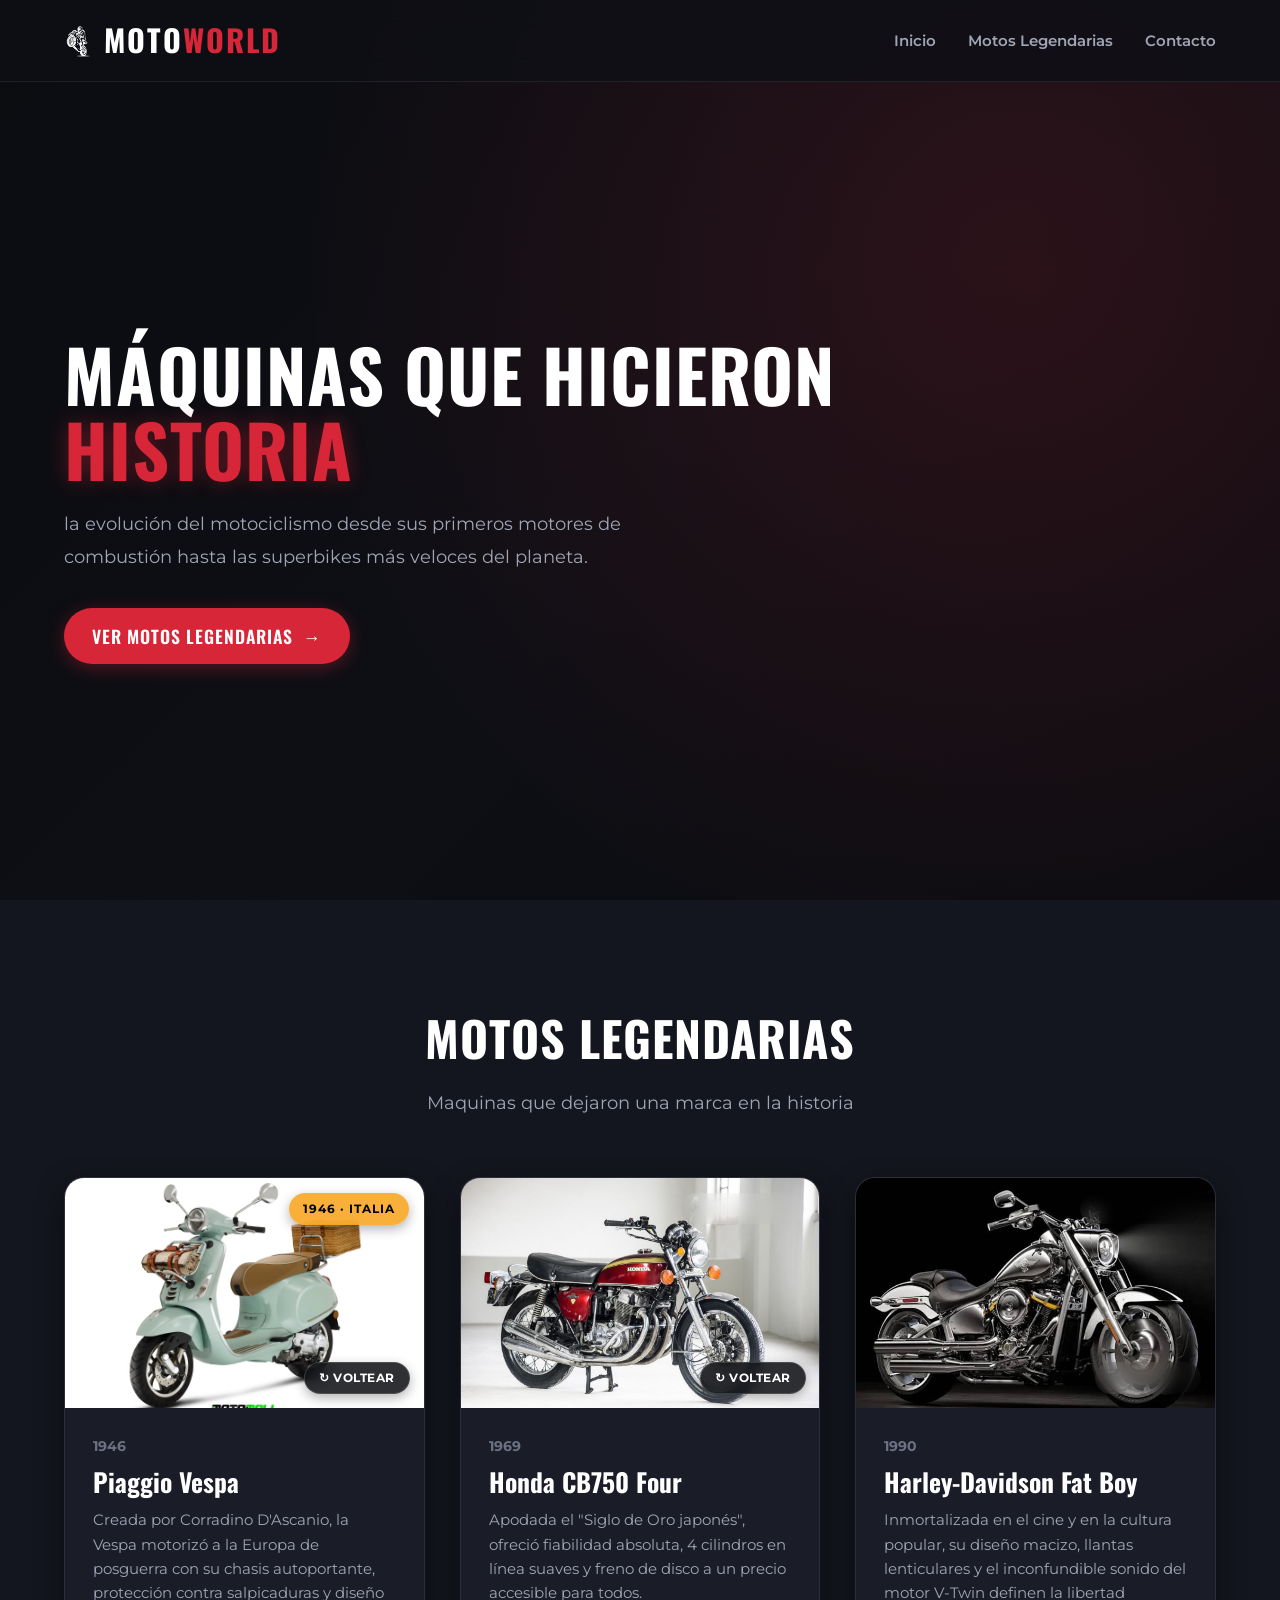
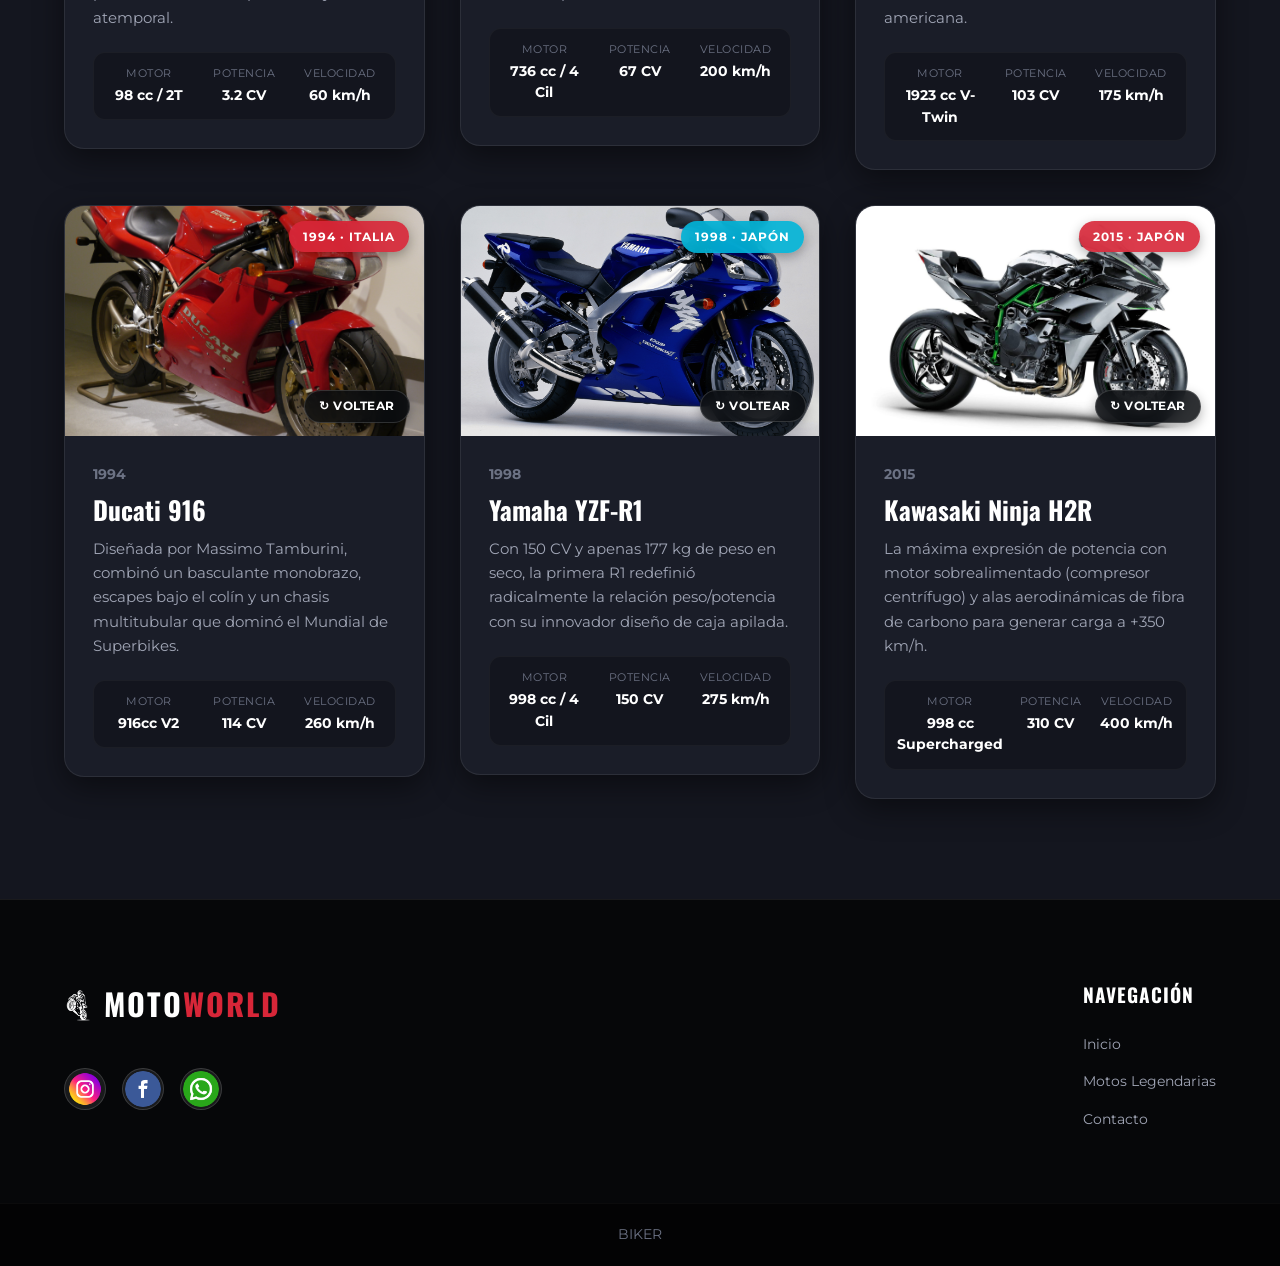
==== commit d82e69e7: "final" ====
--- a/index.html
+++ b/index.html
@@ -5,12 +5,11 @@
     <meta name="viewport" content="width=device-width, initial-scale=1.0">
     <meta name="description" content="MotoWorld - Revista digital de motociclismo, historia, motos legendarias y cultura biker.">
 
-    <title>MotoWorld | Revista Digital de Motociclismo</title>
-
+    <title>MotoWorld</title>
 
     <link rel="preconnect" href="https://fonts.googleapis.com">
     <link rel="preconnect" href="https://fonts.gstatic.com" crossorigin>
-    <link href="https://fonts.googleapis.com/css2?family=Montserrat:ital,wght@0,300;0,400;0,500;0,600;0,700;0,800;1,400&family=Oswald:wght@400;500;600;700&display=swap" rel="stylesheet">
+    <link href="https://fonts.googleapis.com/css2?family=Montserrat:ital,wght@0,300;0,400;0,500;0,600;0,700;0,800;1,400&family= Oswald:wght@400;500;600;700&display=swap" rel="stylesheet">
 
 
     <link rel="stylesheet" href="css/style.css">
@@ -38,7 +37,7 @@
                         MÁQUINAS QUE HICIERON <span class="highlight-text">HISTORIA</span>
                     </h1>
                     <p class="hero-description">
-                        Explora la evolución del motociclismo desde sus primeros motores de combustión hasta las superbikes más veloces del planeta. Conoce la ingeniería, pasión y rebeldía de dos ruedas.
+                        la evolución del motociclismo desde sus primeros motores de combustión hasta las superbikes más veloces del planeta.
                     </p>
                     <div class="hero-buttons">
                         <a href="#legendarias" class="btn btn-primary">
@@ -58,176 +57,391 @@
                     </p>
                 </div>
                 <div class="cards-grid">
-                    <article class="card">
-                        <div class="card-img-container">
-                            <img src="img/legendary/vespa.jpeg" alt="Vespa" class="card-img" loading="lazy">
-                            <span class="card-badge badge-classic">1946 · Italia</span>
-                        </div>
-                        <div class="card-body">
-                            <div class="card-meta">
-                                <span class="card-year">1946</span>
-                            </div>
-                            <h3 class="card-title">Piaggio Vespa</h3>
-                            <p class="card-desc">
-                                Creada por Corradino D'Ascanio, la Vespa motorizó a la Europa de posguerra con su chasis autoportante, protección contra salpicaduras y diseño atemporal.
-                            </p>
-                            <div class="card-specs">
-                                <div class="spec-box">
-                                    <span class="spec-label">Motor</span>
-                                    <span class="spec-val">98 cc / 2T</span>
-                                </div>
-                                <div class="spec-box">
-                                    <span class="spec-label">Potencia</span>
-                                    <span class="spec-val">3.2 CV</span>
-                                </div>
-                                <div class="spec-box">
-                                    <span class="spec-label">Velocidad</span>
-                                    <span class="spec-val">60 km/h</span>
-                                </div>
-                            </div>
-                        </div>
-                    </article>
-                    <article class="card">
-                        <div class="card-img-container">
-                            <img src="img/legendary/HondaCB750.jpg" alt="Honda CB750 Four" class="card-img" loading="lazy">
-                            <span class="card-badge badge-superbike">1969 · Japón</span>
-                        </div>
-                        <div class="card-body">
-                            <div class="card-meta">
-                                <span class="card-year">1969</span>
-                            </div>
-                            <h3 class="card-title">Honda CB750 Four</h3>
-                            <p class="card-desc">
-                                Apodada el "Siglo de Oro japonés", ofreció fiabilidad absoluta, 4 cilindros en línea suaves y freno de disco a un precio accesible para todos.
-                            </p>
-                            <div class="card-specs">
-                                <div class="spec-box">
-                                    <span class="spec-label">Motor</span>
-                                    <span class="spec-val">736 cc / 4 Cil</span>
-                                </div>
-                                <div class="spec-box">
-                                    <span class="spec-label">Potencia</span>
-                                    <span class="spec-val">67 CV</span>
-                                </div>
-                                <div class="spec-box">
-                                    <span class="spec-label">Velocidad</span>
-                                    <span class="spec-val">200 km/h</span>
-                                </div>
-                            </div>
-                        </div>
-                    </article>
-                    <article class="card">
-                        <div class="card-img-container">
-                            <img src="img/legendary/FatBoy.jpg" alt="Harley-Davidson Cruiser" class="card-img" loading="lazy">
-                            <span class="card-badge badge-custom">1990 · EE.UU.</span>
-                        </div>
-                        <div class="card-body">
-                            <div class="card-meta">
-                                <span class="card-year">1990</span>
-                            </div>
-                            <h3 class="card-title">Harley-Davidson Fat Boy</h3>
-                            <p class="card-desc">
-                                Inmortalizada en el cine y en la cultura popular, su diseño macizo, llantas lenticulares y el inconfundible sonido del motor V-Twin definen la libertad americana.
-                            </p>
-                            <div class="card-specs">
-                                <div class="spec-box">
-                                    <span class="spec-label">Motor</span>
-                                    <span class="spec-val">1923 cc V-Twin</span>
-                                </div>
-                                <div class="spec-box">
-                                    <span class="spec-label">Potencia</span>
-                                    <span class="spec-val">103 CV</span>
-                                </div>
-                                <div class="spec-box">
-                                    <span class="spec-label">Velocidad</span>
-                                    <span class="spec-val">175 km/h</span>
-                                </div>
-                            </div>
-                        </div>
-                    </article>
-                    <article class="card">
-                        <div class="card-img-container">
-                            <img src="/img/legendary/Ducati916.jpg" alt="Ducati Superbike" class="card-img" loading="lazy">
-                            <span class="card-badge badge-racing">1994 · Italia</span>
-                        </div>
-                        <div class="card-body">
-                            <div class="card-meta">
-                                <span class="card-year">1994</span>
-                            </div>
-                            <h3 class="card-title">Ducati 916</h3>
-                            <p class="card-desc">
-                                Diseñada por Massimo Tamburini, combinó un basculante monobrazo, escapes bajo el colín y un chasis multitubular que dominó el Mundial de Superbikes.
-                            </p>
-                            <div class="card-specs">
-                                <div class="spec-box">
-                                    <span class="spec-label">Motor</span>
-                                    <span class="spec-val">916cc V2</span>
-                                </div>
-                                <div class="spec-box">
-                                    <span class="spec-label">Potencia</span>
-                                    <span class="spec-val">114 CV</span>
-                                </div>
-                                <div class="spec-box">
-                                    <span class="spec-label">Velocidad</span>
-                                    <span class="spec-val">260 km/h</span>
-                                </div>
-                            </div>
-                        </div>
-                    </article>
-                    <article class="card">
-                        <div class="card-img-container">
-                            <img src="/img/legendary/YamahaR1.png" alt="Yamaha YZF-R1" class="card-img" loading="lazy">
-                            <span class="card-badge badge-superbike">1998 · Japón</span>
-                        </div>
-                        <div class="card-body">
-                            <div class="card-meta">
-                                <span class="card-year">1998</span>
-                            </div>
-                            <h3 class="card-title">Yamaha YZF-R1</h3>
-                            <p class="card-desc">
-                                Con 150 CV y apenas 177 kg de peso en seco, la primera R1 redefinió radicalmente la relación peso/potencia con su innovador diseño de caja apilada.
-                            </p>
-                            <div class="card-specs">
-                                <div class="spec-box">
-                                    <span class="spec-label">Motor</span>
-                                    <span class="spec-val">998 cc / 4 Cil</span>
-                                </div>
-                                <div class="spec-box">
-                                    <span class="spec-label">Potencia</span>
-                                    <span class="spec-val">150 CV</span>
-                                </div>
-                                <div class="spec-box">
-                                    <span class="spec-label">Velocidad</span>
-                                    <span class="spec-val">275 km/h</span>
-                                </div>
-                            </div>
-                        </div>
-                    </article>
-                    <article class="card">
-                        <div class="card-img-container">
-                            <img src="/img/legendary/KawasakiH2R.jpg" alt="Kawasaki Ninja H2R" class="card-img" loading="lazy">
-                            <span class="card-badge badge-racing">2015 · Japón</span>
-                        </div>
-                        <div class="card-body">
-                            <div class="card-meta">
-                                <span class="card-year">2015</span>
-                            </div>
-                            <h3 class="card-title">Kawasaki Ninja H2R</h3>
-                            <p class="card-desc">
-                                La máxima expresión de potencia con motor sobrealimentado (compresor centrífugo) y alas aerodinámicas de fibra de carbono para generar carga a +350 km/h.
-                            </p>
-                            <div class="card-specs">
-                                <div class="spec-box">
-                                    <span class="spec-label">Motor</span>
-                                    <span class="spec-val">998 cc Supercharged</span>
-                                </div>
-                                <div class="spec-box">
-                                    <span class="spec-label">Potencia</span>
-                                    <span class="spec-val">310 CV</span>
-                                </div>
-                                <div class="spec-box">
-                                    <span class="spec-label">Velocidad</span>
-                                    <span class="spec-val">400 km/h</span>
+                    <article class="card" tabindex="0" aria-label="Piaggio Vespa">
+                        <div class="card-inner">
+                            <div class="card-face card-front">
+                                <div class="card-img-container">
+                                    <img src="img/legendary/vespa.jpeg" alt="Piaggio Vespa" class="card-img" loading="lazy">
+                                    <span class="card-badge badge-classic">1946 · Italia</span>
+                                    <span class="card-flip-hint">↻ Voltear</span>
+                                </div>
+                                <div class="card-body">
+                                    <div class="card-meta">
+                                        <span class="card-year">1946</span>
+                                    </div>
+                                    <h3 class="card-title">Piaggio Vespa</h3>
+                                    <p class="card-desc">
+                                        Creada por Corradino D'Ascanio, la Vespa motorizó a la Europa de posguerra con su chasis autoportante, protección contra salpicaduras y diseño atemporal.
+                                    </p>
+                                    <div class="card-specs">
+                                        <div class="spec-box">
+                                            <span class="spec-label">Motor</span>
+                                            <span class="spec-val">98 cc / 2T</span>
+                                        </div>
+                                        <div class="spec-box">
+                                            <span class="spec-label">Potencia</span>
+                                            <span class="spec-val">3.2 CV</span>
+                                        </div>
+                                        <div class="spec-box">
+                                            <span class="spec-label">Velocidad</span>
+                                            <span class="spec-val">60 km/h</span>
+                                        </div>
+                                    </div>
+                                </div>
+                            </div>
+                            <div class="card-face card-back">
+                                <div class="card-img-container">
+                                    <img src="img/legendary/vespa_back.jpg" alt="Vespa detalle velocímetro" class="card-img" loading="lazy">
+                                    <span class="card-badge badge-classic">Detalle Clásico</span>
+                                    <span class="card-flip-hint">↺ Volver</span>
+                                </div>
+                                <div class="card-body">
+                                    <div class="card-meta">
+                                        <span class="card-back-tag">Ingeniería & Legado</span>
+                                    </div>
+                                    <h3 class="card-title">Icono del Diseño</h3>
+                                    <p class="card-desc">
+                                        Su elegante manillar con faro redondo y chasis de chapa estampada nacieron inspirados en trenes de aterrizaje aeronáuticos, redefiniendo el transporte urbano.
+                                    </p>
+                                    <div class="card-specs">
+                                        <div class="spec-box">
+                                            <span class="spec-label">Chasis</span>
+                                            <span class="spec-val">Aeronáutico</span>
+                                        </div>
+                                        <div class="spec-box">
+                                            <span class="spec-label">Ventas</span>
+                                            <span class="spec-val">+1M en 10 años</span>
+                                        </div>
+                                        <div class="spec-box">
+                                            <span class="spec-label">Cine</span>
+                                            <span class="spec-val">Vacaciones en Roma</span>
+                                        </div>
+                                    </div>
+                                </div>
+                            </div>
+                        </div>
+                    </article>
+
+                    <article class="card" tabindex="0" aria-label="Honda CB750 Four">
+                        <div class="card-inner">
+                            <div class="card-face card-front">
+                                <div class="card-img-container">
+                                    <img src="img/legendary/HondaCB750.jpg" alt="Honda CB750 Four" class="card-img" loading="lazy">
+                                    <span class="card-badge badge-superbike">1969 · Japón</span>
+                                    <span class="card-flip-hint">↻ Voltear</span>
+                                </div>
+                                <div class="card-body">
+                                    <div class="card-meta">
+                                        <span class="card-year">1969</span>
+                                    </div>
+                                    <h3 class="card-title">Honda CB750 Four</h3>
+                                    <p class="card-desc">
+                                        Apodada el "Siglo de Oro japonés", ofreció fiabilidad absoluta, 4 cilindros en línea suaves y freno de disco a un precio accesible para todos.
+                                    </p>
+                                    <div class="card-specs">
+                                        <div class="spec-box">
+                                            <span class="spec-label">Motor</span>
+                                            <span class="spec-val">736 cc / 4 Cil</span>
+                                        </div>
+                                        <div class="spec-box">
+                                            <span class="spec-label">Potencia</span>
+                                            <span class="spec-val">67 CV</span>
+                                        </div>
+                                        <div class="spec-box">
+                                            <span class="spec-label">Velocidad</span>
+                                            <span class="spec-val">200 km/h</span>
+                                        </div>
+                                    </div>
+                                </div>
+                            </div>
+                            <div class="card-face card-back">
+                                <div class="card-img-container">
+                                    <img src="img/legendary/HondaCB750_back.jpg" alt="Honda CB750 motor cromado" class="card-img" loading="lazy">
+                                    <span class="card-badge badge-superbike">Detalle Motor</span>
+                                    <span class="card-flip-hint">↺ Volver</span>
+                                </div>
+                                <div class="card-body">
+                                    <div class="card-meta">
+                                        <span class="card-back-tag">Mecánica Legendaria</span>
+                                    </div>
+                                    <h3 class="card-title">La Primera Superbike</h3>
+                                    <p class="card-desc">
+                                        Sus cuatro tubos de escape cromados independientes y su bloque transversal sin vibraciones forzaron a la prensa mundial a acuñar el término "Superbike".
+                                    </p>
+                                    <div class="card-specs">
+                                        <div class="spec-box">
+                                            <span class="spec-label">Escapes</span>
+                                            <span class="spec-val">4 en 4 Cromados</span>
+                                        </div>
+                                        <div class="spec-box">
+                                            <span class="spec-label">Frenado</span>
+                                            <span class="spec-val">Disco Hidráulico</span>
+                                        </div>
+                                        <div class="spec-box">
+                                            <span class="spec-label">Impacto</span>
+                                            <span class="spec-val">Revolución Total</span>
+                                        </div>
+                                    </div>
+                                </div>
+                            </div>
+                        </div>
+                    </article>
+
+                    <article class="card" tabindex="0" aria-label="Harley-Davidson Fat Boy">
+                        <div class="card-inner">
+                            <div class="card-face card-front">
+                                <div class="card-img-container">
+                                    <img src="img/legendary/FatBoy.jpg" alt="Harley-Davidson Cruiser" class="card-img" loading="lazy">
+                                    <span class="card-badge badge-custom">1990 · EE.UU.</span>
+                                    <span class="card-flip-hint">↻ Voltear</span>
+                                </div>
+                                <div class="card-body">
+                                    <div class="card-meta">
+                                        <span class="card-year">1990</span>
+                                    </div>
+                                    <h3 class="card-title">Harley-Davidson Fat Boy</h3>
+                                    <p class="card-desc">
+                                        Inmortalizada en el cine y en la cultura popular, su diseño macizo, llantas lenticulares y el inconfundible sonido del motor V-Twin definen la libertad americana.
+                                    </p>
+                                    <div class="card-specs">
+                                        <div class="spec-box">
+                                            <span class="spec-label">Motor</span>
+                                            <span class="spec-val">1923 cc V-Twin</span>
+                                        </div>
+                                        <div class="spec-box">
+                                            <span class="spec-label">Potencia</span>
+                                            <span class="spec-val">103 CV</span>
+                                        </div>
+                                        <div class="spec-box">
+                                            <span class="spec-label">Velocidad</span>
+                                            <span class="spec-val">175 km/h</span>
+                                        </div>
+                                    </div>
+                                </div>
+                            </div>
+                            <div class="card-face card-back">
+                                <div class="card-img-container">
+                                    <img src="img/legendary/FatBoy_back.jpg" alt="Harley-Davidson Fat Boy llantas y escape" class="card-img" loading="lazy">
+                                    <span class="card-badge badge-custom">Detalle Cruiser</span>
+                                    <span class="card-flip-hint">↺ Volver</span>
+                                </div>
+                                <div class="card-body">
+                                    <div class="card-meta">
+                                        <span class="card-back-tag">Músculo & Hollywood</span>
+                                    </div>
+                                    <h3 class="card-title">Puro Acero de Milwaukee</h3>
+                                    <p class="card-desc">
+                                        Sus ruedas macizas de aluminio sin radios "Solid Cast Disc" y sus escapes paralelos escopeta crearon la silueta cruiser más reconocible y musculosa del planeta.
+                                    </p>
+                                    <div class="card-specs">
+                                        <div class="spec-box">
+                                            <span class="spec-label">Llantas</span>
+                                            <span class="spec-val">Solid Disc 16"</span>
+                                        </div>
+                                        <div class="spec-box">
+                                            <span class="spec-label">Cine</span>
+                                            <span class="spec-val">Terminator 2</span>
+                                        </div>
+                                        <div class="spec-box">
+                                            <span class="spec-label">Carácter</span>
+                                            <span class="spec-val">V-Twin 45°</span>
+                                        </div>
+                                    </div>
+                                </div>
+                            </div>
+                        </div>
+                    </article>
+
+                    <article class="card" tabindex="0" aria-label="Ducati 916">
+                        <div class="card-inner">
+                            <div class="card-face card-front">
+                                <div class="card-img-container">
+                                    <img src="img/legendary/Ducati916.jpg" alt="Ducati Superbike" class="card-img" loading="lazy">
+                                    <span class="card-badge badge-racing">1994 · Italia</span>
+                                    <span class="card-flip-hint">↻ Voltear</span>
+                                </div>
+                                <div class="card-body">
+                                    <div class="card-meta">
+                                        <span class="card-year">1994</span>
+                                    </div>
+                                    <h3 class="card-title">Ducati 916</h3>
+                                    <p class="card-desc">
+                                        Diseñada por Massimo Tamburini, combinó un basculante monobrazo, escapes bajo el colín y un chasis multitubular que dominó el Mundial de Superbikes.
+                                    </p>
+                                    <div class="card-specs">
+                                        <div class="spec-box">
+                                            <span class="spec-label">Motor</span>
+                                            <span class="spec-val">916cc V2</span>
+                                        </div>
+                                        <div class="spec-box">
+                                            <span class="spec-label">Potencia</span>
+                                            <span class="spec-val">114 CV</span>
+                                        </div>
+                                        <div class="spec-box">
+                                            <span class="spec-label">Velocidad</span>
+                                            <span class="spec-val">260 km/h</span>
+                                        </div>
+                                    </div>
+                                </div>
+                            </div>
+                            <div class="card-face card-back">
+                                <div class="card-img-container">
+                                    <img src="img/legendary/Ducati916_back.jpg" alt="Ducati 916 escape colín y basculante" class="card-img" loading="lazy">
+                                    <span class="card-badge badge-racing">Detalle Racing</span>
+                                    <span class="card-flip-hint">↺ Volver</span>
+                                </div>
+                                <div class="card-body">
+                                    <div class="card-meta">
+                                        <span class="card-back-tag">Perfección Tamburini</span>
+                                    </div>
+                                    <h3 class="card-title">Obra de Arte en Pista</h3>
+                                    <p class="card-desc">
+                                        Pionera en situar los silenciadores debajo del colín para optimizar el flujo aerodinámico y dejar a la vista su escultural basculante monobrazo trasero.
+                                    </p>
+                                    <div class="card-specs">
+                                        <div class="spec-box">
+                                            <span class="spec-label">Colín</span>
+                                            <span class="spec-val">Escape Doble</span>
+                                        </div>
+                                        <div class="spec-box">
+                                            <span class="spec-label">Basculante</span>
+                                            <span class="spec-val">Monobrazo GP</span>
+                                        </div>
+                                        <div class="spec-box">
+                                            <span class="spec-label">Palmarés</span>
+                                            <span class="spec-val">4x Mundial SBK</span>
+                                        </div>
+                                    </div>
+                                </div>
+                            </div>
+                        </div>
+                    </article>
+
+                    <article class="card" tabindex="0" aria-label="Yamaha YZF-R1">
+                        <div class="card-inner">
+                            <div class="card-face card-front">
+                                <div class="card-img-container">
+                                    <img src="img/legendary/YamahaR1.png" alt="Yamaha YZF-R1" class="card-img" loading="lazy">
+                                    <span class="card-badge badge-superbike">1998 · Japón</span>
+                                    <span class="card-flip-hint">↻ Voltear</span>
+                                </div>
+                                <div class="card-body">
+                                    <div class="card-meta">
+                                        <span class="card-year">1998</span>
+                                    </div>
+                                    <h3 class="card-title">Yamaha YZF-R1</h3>
+                                    <p class="card-desc">
+                                        Con 150 CV y apenas 177 kg de peso en seco, la primera R1 redefinió radicalmente la relación peso/potencia con su innovador diseño de caja apilada.
+                                    </p>
+                                    <div class="card-specs">
+                                        <div class="spec-box">
+                                            <span class="spec-label">Motor</span>
+                                            <span class="spec-val">998 cc / 4 Cil</span>
+                                        </div>
+                                        <div class="spec-box">
+                                            <span class="spec-label">Potencia</span>
+                                            <span class="spec-val">150 CV</span>
+                                        </div>
+                                        <div class="spec-box">
+                                            <span class="spec-label">Velocidad</span>
+                                            <span class="spec-val">275 km/h</span>
+                                        </div>
+                                    </div>
+                                </div>
+                            </div>
+                            <div class="card-face card-back">
+                                <div class="card-img-container">
+                                    <img src="img/legendary/YamahaR1_back.jpg" alt="Yamaha R1 cabina deportiva" class="card-img" loading="lazy">
+                                    <span class="card-badge badge-superbike">Detalle Cabina</span>
+                                    <span class="card-flip-hint">↺ Volver</span>
+                                </div>
+                                <div class="card-body">
+                                    <div class="card-meta">
+                                        <span class="card-back-tag">Ingeniería Génesis</span>
+                                    </div>
+                                    <h3 class="card-title">Revolución Compacta</h3>
+                                    <p class="card-desc">
+                                        Su motor Genesis de 5 válvulas por cilindro con ejes de transmisión apilados redujo la longitud total del bloque motor, permitiendo agilidad de moto de Gran Premio.
+                                    </p>
+                                    <div class="card-specs">
+                                        <div class="spec-box">
+                                            <span class="spec-label">Caja</span>
+                                            <span class="spec-val">Ejes Apilados</span>
+                                        </div>
+                                        <div class="spec-box">
+                                            <span class="spec-label">Culata</span>
+                                            <span class="spec-val">5 Válvulas / Cil</span>
+                                        </div>
+                                        <div class="spec-box">
+                                            <span class="spec-label">Peso Seco</span>
+                                            <span class="spec-val">177 kg</span>
+                                        </div>
+                                    </div>
+                                </div>
+                            </div>
+                        </div>
+                    </article>
+
+                    <article class="card" tabindex="0" aria-label="Kawasaki Ninja H2R">
+                        <div class="card-inner">
+                            <div class="card-face card-front">
+                                <div class="card-img-container">
+                                    <img src="img/legendary/KawasakiH2R.jpg" alt="Kawasaki Ninja H2R" class="card-img" loading="lazy">
+                                    <span class="card-badge badge-racing">2015 · Japón</span>
+                                    <span class="card-flip-hint">↻ Voltear</span>
+                                </div>
+                                <div class="card-body">
+                                    <div class="card-meta">
+                                        <span class="card-year">2015</span>
+                                    </div>
+                                    <h3 class="card-title">Kawasaki Ninja H2R</h3>
+                                    <p class="card-desc">
+                                        La máxima expresión de potencia con motor sobrealimentado (compresor centrífugo) y alas aerodinámicas de fibra de carbono para generar carga a +350 km/h.
+                                    </p>
+                                    <div class="card-specs">
+                                        <div class="spec-box">
+                                            <span class="spec-label">Motor</span>
+                                            <span class="spec-val">998 cc Supercharged</span>
+                                        </div>
+                                        <div class="spec-box">
+                                            <span class="spec-label">Potencia</span>
+                                            <span class="spec-val">310 CV</span>
+                                        </div>
+                                        <div class="spec-box">
+                                            <span class="spec-label">Velocidad</span>
+                                            <span class="spec-val">400 km/h</span>
+                                        </div>
+                                    </div>
+                                </div>
+                            </div>
+                            <div class="card-face card-back">
+                                <div class="card-img-container">
+                                    <img src="img/legendary/KawasakiH2R_back.jpg" alt="Kawasaki Ninja H2R alerones y compresor" class="card-img" loading="lazy">
+                                    <span class="card-badge badge-racing">Aero & Supercharger</span>
+                                    <span class="card-flip-hint">↺ Volver</span>
+                                </div>
+                                <div class="card-body">
+                                    <div class="card-meta">
+                                        <span class="card-back-tag">División Aeroespacial</span>
+                                    </div>
+                                    <h3 class="card-title">Hiperdeportiva Extrema</h3>
+                                    <p class="card-desc">
+                                        Alerones de fibra de carbono para evitar el despegue a 400 km/h y turbocompresor forjado CNC que gira a más de 130.000 revoluciones por minuto.
+                                    </p>
+                                    <div class="card-specs">
+                                        <div class="spec-box">
+                                            <span class="spec-label">Compresor</span>
+                                            <span class="spec-val">130.000 RPM</span>
+                                        </div>
+                                        <div class="spec-box">
+                                            <span class="spec-label">Alerones</span>
+                                            <span class="spec-val">Fibra Carbono</span>
+                                        </div>
+                                        <div class="spec-box">
+                                            <span class="spec-label">Récord</span>
+                                            <span class="spec-val">0-400 km/h 26s</span>
+                                        </div>
+                                    </div>
                                 </div>
                             </div>
                         </div>
@@ -248,7 +462,7 @@
                         <img src="img/social/instagram.png" alt="Instagram">
                     </a>
                     <a href="https://facebook.com/" target="_blank" rel="noopener noreferrer" class="social-btn" title="Facebook" aria-label="Facebook">
-                        <img src="img/social/facebook.png" alt="Facebook">
+                        <img src="img/social/face.png" alt="Facebook">
                     </a>
                     <a href="https://wa.me/" target="_blank" rel="noopener noreferrer" class="social-btn" title="WhatsApp" aria-label="WhatsApp">
                         <img src="img/social/whatsapp.png" alt="WhatsApp">
@@ -259,7 +473,6 @@
                 <h4 class="footer-heading">Navegación</h4>
                 <ul class="footer-links">
                     <li><a href="#hero">Inicio</a></li>
-                    <li><a href="#historia">Historia</a></li>
                     <li><a href="#legendarias">Motos Legendarias</a></li>
                     <li><a href="#contacto">Contacto</a></li>
                 </ul>
@@ -267,10 +480,10 @@
         </div>
         <div class="footer-bottom">
             <div class="container">
-                <p>Diseñado con pasión biker | Proyecto de clase de Fundamentos Web</p>
+                <p>BIKER</p>
             </div>
         </div>
     </footer>
-    <script src="js/script.js"></script>
+    <script src="js/main.js"></script>
 </body>
 </html>
--- a/css/style.css
+++ b/css/style.css
@@ -1,51 +1,58 @@
+/* ==========================================================================
+   MOTOWORLD - ESTILOS PRINCIPALES
+   ========================================================================== */
+
+/* --------------------------------------------------------------------------
+   1. VARIABLES CSS (PALETA DE COLORES, TIPOGRAFÍAS Y CONSTANTES DE DISEÑO)
+   -------------------------------------------------------------------------- */
 :root {
-    --primary: #D72638;
-    --primary-hover: #b01827;
-    --primary-glow: rgba(215, 38, 56, 0.35);
-    
-    --secondary: #F9A826;        
-    --secondary-hover: #df8c11;
-    
-    --accent-blue: #00B4D8;      
-
-    --bg-main: #0B0C10;          
-    --bg-surface: #14161F;       
-    --bg-card: #1A1D28;          
-    --bg-card-hover: #222635;    
-    --bg-glass: rgba(15, 16, 22, 0.85);
-
-    --text-light: #FFFFFF;
-    --text-muted: #A0A5B5;
-    --text-dim: #6C7284;
-
-    --border-subtle: rgba(255, 255, 255, 0.08);
-    --border-accent: rgba(215, 38, 56, 0.3);
+    /* Colores principales */
+    --primary: #D72638;                        /* Rojo vibrante distintivo */
+    --primary-hover: #b01827;                  /* Rojo oscuro al pasar el cursor */
+    --primary-glow: rgba(215, 38, 56, 0.35);   /* Resplandor y sombra del color rojo */
+    --secondary: #F9A826;                      /* Ámbar / dorado para insignias y detalles */
+
+    /* Colores de fondo */
+    --bg-main: #0B0C10;                        /* Fondo oscuro general de la página */
+    --bg-surface: #14161F;                     /* Fondo para separar la sección de tarjetas */
+    --bg-card: #1A1D28;                        /* Fondo oscuro de las tarjetas individuales */
+    --bg-glass: rgba(15, 16, 22, 0.85);        /* Fondo translúcido del menú superior */
+
+    /* Colores de texto */
+    --text-light: #FFFFFF;                     /* Blanco puro para títulos y texto principal */
+    --text-muted: #A0A5B5;                     /* Gris claro para párrafos y descripciones */
+    --text-dim: #6C7284;                       /* Gris atenuado para datos menores */
+
+    /* Bordes y Sombras */
+    --border-subtle: rgba(255, 255, 255, 0.08); /* Borde sutil semitransparente */
     --shadow-sm: 0 4px 12px rgba(0, 0, 0, 0.3);
     --shadow-md: 0 10px 30px rgba(0, 0, 0, 0.45);
     --shadow-lg: 0 20px 40px rgba(0, 0, 0, 0.6);
-    --shadow-card-glow: 0 12px 32px rgba(215, 38, 56, 0.15);
-
-    --font-heading: 'Oswald', sans-serif;
-    --font-body: 'Montserrat', sans-serif;
-
-    --trans-fast: 0.2s ease;
-    --trans-normal: 0.35s cubic-bezier(0.25, 1, 0.5, 1);
-
-    --max-width: 1200px;
-    --radius-sm: 6px;
-    --radius-md: 12px;
-    --radius-lg: 20px;
-    --radius-pill: 50px;
-}
-
+    --shadow-card-glow: 0 12px 32px rgba(215, 38, 56, 0.15); /* Efecto neón al hacer hover */
+
+    /* Tipografías */
+    --font-heading: 'Oswald', sans-serif;      /* Fuente robusta de estilo deportivo para títulos */
+    --font-body: 'Montserrat', sans-serif;     /* Fuente moderna y legible para el cuerpo */
+
+    /* Transiciones y Dimensiones */
+    --trans-normal: 0.35s cubic-bezier(0.25, 1, 0.5, 1); /* Animación fluida personalizada */
+    --max-width: 1200px;                       /* Ancho máximo del contenido centrado */
+    --radius-md: 12px;                         /* Esquinas redondeadas medianas */
+    --radius-lg: 20px;                         /* Esquinas redondeadas para tarjetas */
+    --radius-pill: 50px;                       /* Redondeo completo tipo píldora (botones/badges) */
+}
+
+/* --------------------------------------------------------------------------
+   2. REINICIO Y ESTILOS BASE (RESET & ELEMENTOS GLOBALES)
+   -------------------------------------------------------------------------- */
 *, *::before, *::after {
     margin: 0;
     padding: 0;
-    box-sizing: border-box;
+    box-sizing: border-box; /* Asegura que el padding no desborde el ancho de los elementos */
 }
 
 html {
-    scroll-behavior: smooth;
+    scroll-behavior: smooth; /* Desplazamiento suave al hacer clic en los enlaces de navegación */
     font-size: 16px;
 }
 
@@ -54,7 +61,7 @@
     background-color: var(--bg-main);
     color: var(--text-light);
     line-height: 1.6;
-    overflow-x: hidden;
+    overflow-x: hidden; /* Evita scroll horizontal indeseado */
     -webkit-font-smoothing: antialiased;
 }
 
@@ -65,50 +72,39 @@
 }
 
 a {
-    text-decoration: none;
+    text-decoration: none; /* Elimina el subrayado por defecto */
     color: inherit;
     transition: var(--trans-normal);
 }
 
 ul {
-    list-style: none;
-}
-
+    list-style: none; /* Elimina las viñetas de las listas */
+}
+
+/* --------------------------------------------------------------------------
+   3. ESTRUCTURA Y UTILIDADES COMUNES
+   -------------------------------------------------------------------------- */
+/* Contenedor central que limita el ancho de las secciones */
 .container {
     width: 90%;
     max-width: var(--max-width);
     margin: 0 auto;
 }
 
+/* Espaciado vertical estándar para secciones de la web */
 .section {
     padding: 100px 0;
     position: relative;
 }
 
+/* Utilidad para centrar texto */
 .text-center {
     text-align: center;
 }
 
-.text-left {
-    text-align: left;
-}
-
+/* Cabecera de sección (título y subtítulo) */
 .section-header {
     margin-bottom: 60px;
-}
-
-.section-tag {
-    display: inline-block;
-    font-size: 0.85rem;
-    font-weight: 700;
-    text-transform: uppercase;
-    letter-spacing: 2px;
-    color: var(--secondary);
-    background: rgba(249, 168, 38, 0.12);
-    border: 1px solid rgba(249, 168, 38, 0.3);
-    padding: 6px 16px;
-    border-radius: var(--radius-pill);
-    margin-bottom: 15px;
 }
 
 .section-title {
@@ -128,6 +124,9 @@
     margin: 0 auto;
 }
 
+/* --------------------------------------------------------------------------
+   4. BOTONES (BOTÓN PRINCIPAL CON EFECTO HOVER Y FLECHA)
+   -------------------------------------------------------------------------- */
 .btn {
     display: inline-flex;
     align-items: center;
@@ -151,24 +150,26 @@
     box-shadow: 0 4px 18px var(--primary-glow);
 }
 
+/* Efecto hover: eleva el botón y aumenta el resplandor */
 .btn-primary:hover {
     background: var(--primary-hover);
     transform: translateY(-3px);
     box-shadow: 0 8px 25px rgba(215, 38, 56, 0.5);
 }
 
-.btn-secondary {
-    background: transparent;
-    color: var(--text-light);
-    border: 2px solid rgba(255, 255, 255, 0.3);
-}
-
-.btn-secondary:hover {
-    background: rgba(255, 255, 255, 0.1);
-    border-color: var(--text-light);
-    transform: translateY(-3px);
-}
-
+/* Animación de la flecha del botón al interactuar */
+.btn-arrow {
+    transition: var(--trans-normal);
+}
+
+.btn-primary:hover .btn-arrow {
+    transform: translateX(5px);
+}
+
+/* --------------------------------------------------------------------------
+   5. BARRA DE NAVEGACIÓN Y ENCABEZADO (GLASSMORPHISM)
+   -------------------------------------------------------------------------- */
+/* Barra fija superior con fondo semitransparente y desenfoque (Glassmorphism) */
 .header {
     position: fixed;
     top: 0;
@@ -189,6 +190,7 @@
     padding: 16px 0;
 }
 
+/* Logotipo */
 .logo {
     font-family: var(--font-heading);
     font-size: 1.9rem;
@@ -219,6 +221,7 @@
     color: var(--primary);
 }
 
+/* Menú de navegación */
 .menu {
     display: flex;
     gap: 32px;
@@ -233,6 +236,7 @@
     padding: 6px 0;
 }
 
+/* Línea roja animada debajo de los enlaces al pasar el ratón */
 .menu a::after {
     content: "";
     position: absolute;
@@ -244,30 +248,33 @@
     transition: var(--trans-normal);
 }
 
-.menu a:hover,
-.menu a.active {
-    color: var(--text-light);
-}
-
-.menu a:hover::after,
-.menu a.active::after {
+.menu a:hover {
+    color: var(--text-light);
+}
+
+.menu a:hover::after {
     width: 100%;
 }
 
+/* --------------------------------------------------------------------------
+   6. SECCIÓN HERO (PORTADA PRINCIPAL)
+   -------------------------------------------------------------------------- */
 .hero-section {
     min-height: 100vh;
     display: flex;
     align-items: center;
     position: relative;
     padding-top: 100px;
+    /* Imagen de fondo con gradiente oscuro para asegurar legibilidad */
     background: 
         linear-gradient(135deg, rgba(11, 12, 16, 0.92) 0%, rgba(15, 16, 22, 0.75) 50%, rgba(11, 12, 16, 0.95) 100%),
         url('https://images.unsplash.com/photo-1558981806-ec527fa84c39?auto=format&fit=crop&w=1920&q=80');
     background-size: cover;
     background-position: center;
-    background-attachment: fixed;
-}
-
+    background-attachment: fixed; /* Efecto parallax al hacer scroll */
+}
+
+/* Capa decorativa con resplandor radial */
 .hero-overlay {
     position: absolute;
     top: 0;
@@ -312,250 +319,128 @@
     gap: 18px;
 }
 
-.btn-arrow {
-    transition: var(--trans-normal);
-}
-
-.btn-primary:hover .btn-arrow {
-    transform: translateX(5px);
-}
-
-.historia-section {
-    background-color: var(--bg-main);
-    position: relative;
-    overflow: hidden;
-}
-
-.timeline-wrapper {
-    position: relative;
-    display: flex;
-    align-items: center;
-    width: 100%;
-}
-
-.timeline {
-    position: relative;
-    display: flex;
-    gap: 25px;
-    overflow-x: auto;
-    overflow-y: hidden;
-    padding: 30px 10px 25px;
-    width: 100%;
-    scroll-snap-type: x mandatory;
-    scroll-behavior: smooth;
-    -webkit-overflow-scrolling: touch;
-    cursor: grab;
-    user-select: none;
-}
-
-.timeline.active-dragging {
-    cursor: grabbing;
-    scroll-behavior: auto;
-}
-
-/* Línea horizontal continua que conecta los hitos */
-.timeline::before {
-    content: "";
-    position: absolute;
-    top: 40px;
-    left: 20px;
-    right: 20px;
-    height: 3px;
-    background: linear-gradient(90deg, var(--primary), var(--secondary), var(--accent-blue));
-    z-index: 1;
-    border-radius: 2px;
-}
-
-/* Personalización de la barra de desplazamiento */
-.timeline::-webkit-scrollbar {
-    height: 8px;
-}
-
-.timeline::-webkit-scrollbar-track {
-    background: rgba(255, 255, 255, 0.05);
-    border-radius: var(--radius-pill);
-    margin: 0 10px;
-}
-
-.timeline::-webkit-scrollbar-thumb {
-    background: linear-gradient(90deg, var(--primary), var(--secondary));
-    border-radius: var(--radius-pill);
-    box-shadow: 0 0 10px var(--primary-glow);
-}
-
-.timeline::-webkit-scrollbar-thumb:hover {
-    background: linear-gradient(90deg, var(--secondary), var(--primary));
-}
-
-.timeline-item {
-    flex: 0 0 320px;
-    max-width: 320px;
-    scroll-snap-align: start;
-    display: flex;
-    flex-direction: column;
-    position: relative;
-    padding: 0;
-    margin-bottom: 0;
-    left: 0 !important;
-    text-align: left !important;
-}
-
-.timeline-marker {
-    position: relative;
-    z-index: 2;
-    display: flex;
-    flex-direction: column;
-    align-items: flex-start;
-    margin-bottom: 12px;
-}
-
-.timeline-dot {
-    position: relative;
-    top: 0;
-    left: 0 !important;
-    right: auto !important;
-    width: 22px;
-    height: 22px;
-    border-radius: 50%;
-    background: var(--primary);
-    border: 4px solid var(--bg-main);
-    box-shadow: 0 0 12px var(--primary);
-    z-index: 3;
-    transition: var(--trans-normal);
-}
-
-.timeline-item:hover .timeline-dot {
-    background: var(--secondary);
-    box-shadow: 0 0 18px var(--secondary);
-    transform: scale(1.25);
-}
-
-.timeline-date {
-    font-family: var(--font-heading);
-    font-size: 1.35rem;
-    font-weight: 700;
-    color: var(--secondary);
-    margin-top: 10px;
-    letter-spacing: 0.5px;
-    text-shadow: 0 2px 8px rgba(0, 0, 0, 0.5);
-}
-
-.timeline-content {
-    background: var(--bg-card);
-    padding: 24px;
-    border-radius: var(--radius-md);
-    border: 1px solid var(--border-subtle);
-    box-shadow: var(--shadow-sm);
-    transition: var(--trans-normal);
-    display: flex;
-    flex-direction: column;
-    height: 100%;
-}
-
-.timeline-content:hover {
-    border-color: var(--primary);
-    transform: translateY(-6px);
-    box-shadow: var(--shadow-card-glow);
-    background: var(--bg-card-hover);
-}
-
-.timeline-badge {
-    display: inline-block;
-    align-self: flex-start;
-    font-size: 0.75rem;
-    font-weight: 700;
-    text-transform: uppercase;
-    letter-spacing: 1px;
-    background: rgba(255, 255, 255, 0.08);
-    padding: 4px 10px;
-    border-radius: var(--radius-pill);
-    color: var(--text-muted);
-    margin-bottom: 12px;
-}
-
-.timeline-content h3 {
-    font-family: var(--font-heading);
-    font-size: 1.25rem;
-    color: var(--text-light);
-    margin-bottom: 10px;
-    line-height: 1.3;
-}
-
-.timeline-content p {
-    font-size: 0.9rem;
-    color: var(--text-muted);
-    line-height: 1.6;
-}
-
-/* Botones de navegación */
-.timeline-nav-btn {
-    position: absolute;
-    z-index: 10;
-    width: 44px;
-    height: 44px;
-    border-radius: 50%;
-    background: var(--bg-card);
-    border: 1px solid var(--border-subtle);
-    color: var(--text-light);
-    display: flex;
-    align-items: center;
-    justify-content: center;
-    font-size: 1.2rem;
-    cursor: pointer;
-    box-shadow: var(--shadow-md);
-    transition: var(--trans-normal);
-}
-
-.timeline-nav-btn:hover {
-    background: var(--primary);
-    border-color: var(--primary);
-    transform: scale(1.1);
-    box-shadow: 0 0 15px var(--primary-glow);
-}
-
-.timeline-prev {
-    left: -20px;
-}
-
-.timeline-next {
-    right: -20px;
-}
-
-.timeline-hint {
-    text-align: center;
-    margin-top: 15px;
-    font-size: 0.85rem;
-    color: var(--text-dim);
-    letter-spacing: 0.5px;
-}
-
+/* --------------------------------------------------------------------------
+   7. SECCIÓN MOTOS LEGENDARIAS (GRID DE TARJETAS Y ESPECIFICACIONES)
+   -------------------------------------------------------------------------- */
 .legendarias-section {
     background-color: var(--bg-surface);
 }
 
+/* Cuadrícula CSS Grid autoajustable a columnas según el ancho de pantalla */
 .cards-grid {
     display: grid;
     grid-template-columns: repeat(auto-fit, minmax(340px, 1fr));
     gap: 35px;
 }
 
+/* Tarjeta individual (Escenario con perspectiva 3D) */
 .card {
-    background: var(--bg-card);
+    background: transparent;
+    perspective: 1400px;
+    border: none;
+    cursor: pointer;
+    outline: none;
+    position: relative;
+    user-select: none;
+    -webkit-tap-highlight-color: transparent;
+}
+
+/* Contenedor giratorio interno que realiza el volteo 3D */
+.card-inner {
+    position: relative;
+    width: 100%;
+    height: 100%;
+    transform-style: preserve-3d;
+    transition: transform 0.8s cubic-bezier(0.34, 1.25, 0.64, 1);
+    border-radius: var(--radius-lg);
+}
+
+/* Efecto al pasar el cursor (hover) o al estar activa por clic (.is-flipped) */
+.card:hover .card-inner,
+.card.is-flipped .card-inner {
+    transform: rotateY(180deg);
+}
+
+/* Caras frontal y trasera */
+.card-face {
+    width: 100%;
+    -webkit-backface-visibility: hidden;
+    backface-visibility: hidden;
     border-radius: var(--radius-lg);
     overflow: hidden;
+    background: var(--bg-card);
     border: 1px solid var(--border-subtle);
     box-shadow: var(--shadow-md);
     display: flex;
     flex-direction: column;
+    transition: border-color var(--trans-normal), box-shadow var(--trans-normal);
+}
+
+/* Cara frontal (visible inicialmente) */
+.card-front {
+    position: relative;
+    transform: rotateY(0deg);
+    z-index: 2;
+}
+
+/* Cara trasera (inicia girada 180 grados) */
+.card-back {
+    position: absolute;
+    inset: 0;
+    height: 100%;
+    transform: rotateY(180deg);
+    z-index: 1;
+    background: linear-gradient(180deg, #161820 0%, #0d0e13 100%);
+}
+
+/* Resplandor neón en los bordes al interactuar */
+.card:hover .card-face,
+.card.is-flipped .card-face {
+    border-color: rgba(215, 38, 56, 0.55);
+    box-shadow: var(--shadow-card-glow), var(--shadow-lg);
+}
+
+/* Insignia interactiva para indicar que se puede voltear */
+.card-flip-hint {
+    position: absolute;
+    bottom: 14px;
+    right: 14px;
+    font-size: 0.72rem;
+    font-weight: 700;
+    letter-spacing: 0.5px;
+    text-transform: uppercase;
+    padding: 6px 14px;
+    border-radius: var(--radius-pill);
+    background: rgba(10, 12, 16, 0.85);
+    color: var(--text-light);
+    border: 1px solid rgba(255, 255, 255, 0.15);
+    backdrop-filter: blur(8px);
+    -webkit-backdrop-filter: blur(8px);
+    box-shadow: var(--shadow-sm);
+    z-index: 3;
+    display: inline-flex;
+    align-items: center;
+    gap: 6px;
     transition: var(--trans-normal);
 }
 
-.card:hover {
-    transform: translateY(-8px);
-    border-color: rgba(215, 38, 56, 0.5);
-    box-shadow: var(--shadow-card-glow), var(--shadow-lg);
-}
-
+.card:hover .card-flip-hint,
+.card.is-flipped .card-flip-hint {
+    background: var(--primary);
+    border-color: var(--primary);
+    color: #fff;
+    box-shadow: 0 0 14px var(--primary-glow);
+}
+
+.card-back-tag {
+    font-size: 0.78rem;
+    font-weight: 700;
+    color: var(--primary);
+    letter-spacing: 1px;
+    text-transform: uppercase;
+}
+
+/* Contenedor de la foto de la moto */
 .card-img-container {
     position: relative;
     height: 230px;
@@ -570,10 +455,12 @@
     transition: transform 0.6s cubic-bezier(0.25, 1, 0.5, 1);
 }
 
+/* Zoom suave de la foto al pasar el cursor */
 .card:hover .card-img {
     transform: scale(1.08);
 }
 
+/* Insignias flotantes en la esquina superior de la foto */
 .card-badge {
     position: absolute;
     top: 15px;
@@ -590,6 +477,7 @@
     z-index: 2;
 }
 
+/* Colores temáticos por tipo de moto */
 .badge-classic {
     background: rgba(249, 168, 38, 0.9);
     color: #000;
@@ -610,6 +498,7 @@
     color: #fff;
 }
 
+/* Contenido textual de la tarjeta */
 .card-body {
     padding: 28px;
     display: flex;
@@ -622,14 +511,6 @@
     justify-content: space-between;
     align-items: center;
     margin-bottom: 8px;
-}
-
-.card-category {
-    font-size: 0.8rem;
-    font-weight: 600;
-    color: var(--secondary);
-    text-transform: uppercase;
-    letter-spacing: 1px;
 }
 
 .card-year {
@@ -654,6 +535,7 @@
     flex-grow: 1;
 }
 
+/* Tabla de especificaciones técnicas (Motor, Potencia, Velocidad) */
 .card-specs {
     display: grid;
     grid-template-columns: repeat(3, 1fr);
@@ -662,7 +544,6 @@
     padding: 12px;
     border-radius: var(--radius-md);
     border: 1px solid rgba(255, 255, 255, 0.04);
-    margin-bottom: 20px;
     text-align: center;
 }
 
@@ -685,24 +566,9 @@
     margin-top: 2px;
 }
 
-.card-link {
-    font-family: var(--font-heading);
-    font-size: 1rem;
-    font-weight: 600;
-    color: var(--primary);
-    text-transform: uppercase;
-    letter-spacing: 1px;
-    display: inline-flex;
-    align-items: center;
-    gap: 6px;
-    transition: var(--trans-normal);
-}
-
-.card-link:hover {
-    color: var(--secondary);
-    transform: translateX(4px);
-}
-
+/* --------------------------------------------------------------------------
+   8. PIE DE PÁGINA (FOOTER Y ENLACES SOCIALES)
+   -------------------------------------------------------------------------- */
 .footer {
     background-color: #060709;
     padding-top: 80px;
@@ -721,6 +587,7 @@
     margin-bottom: 20px;
 }
 
+/* Botones circulares de redes sociales */
 .social-links {
     display: flex;
     align-items: center;
@@ -761,6 +628,7 @@
     filter: brightness(1.15);
 }
 
+/* Navegación dentro del footer */
 .footer-heading {
     font-family: var(--font-heading);
     font-size: 1.2rem;
@@ -781,9 +649,10 @@
 
 .footer-links a:hover {
     color: var(--primary);
-    padding-left: 5px;
-}
-
+    padding-left: 5px; /* Pequeño desplazamiento hacia la derecha al interactuar */
+}
+
+/* Barra inferior de créditos y derechos */
 .footer-bottom {
     background-color: #030304;
     padding: 20px 0;
@@ -796,12 +665,17 @@
     color: var(--text-dim);
 }
 
+/* --------------------------------------------------------------------------
+   9. ADAPTABILIDAD RESPONSIVA (MEDIA QUERIES PARA DIFERENTES DISPOSITIVOS)
+   -------------------------------------------------------------------------- */
+/* Tablets grandes y pantallas medianas */
 @media (max-width: 1024px) {
     .hero-title {
         font-size: 3.8rem;
     }
 }
 
+/* Tablets en vertical y teléfonos móviles */
 @media (max-width: 768px) {
     .section {
         padding: 70px 0;
@@ -830,15 +704,6 @@
         flex-direction: column;
     }
 
-    .timeline-nav-btn {
-        display: none;
-    }
-
-    .timeline-item {
-        flex: 0 0 280px;
-        max-width: 280px;
-    }
-
     .cards-grid {
         grid-template-columns: 1fr;
     }
@@ -849,6 +714,7 @@
     }
 }
 
+/* Teléfonos móviles pequeños */
 @media (max-width: 480px) {
     .section-title {
         font-size: 2.2rem;
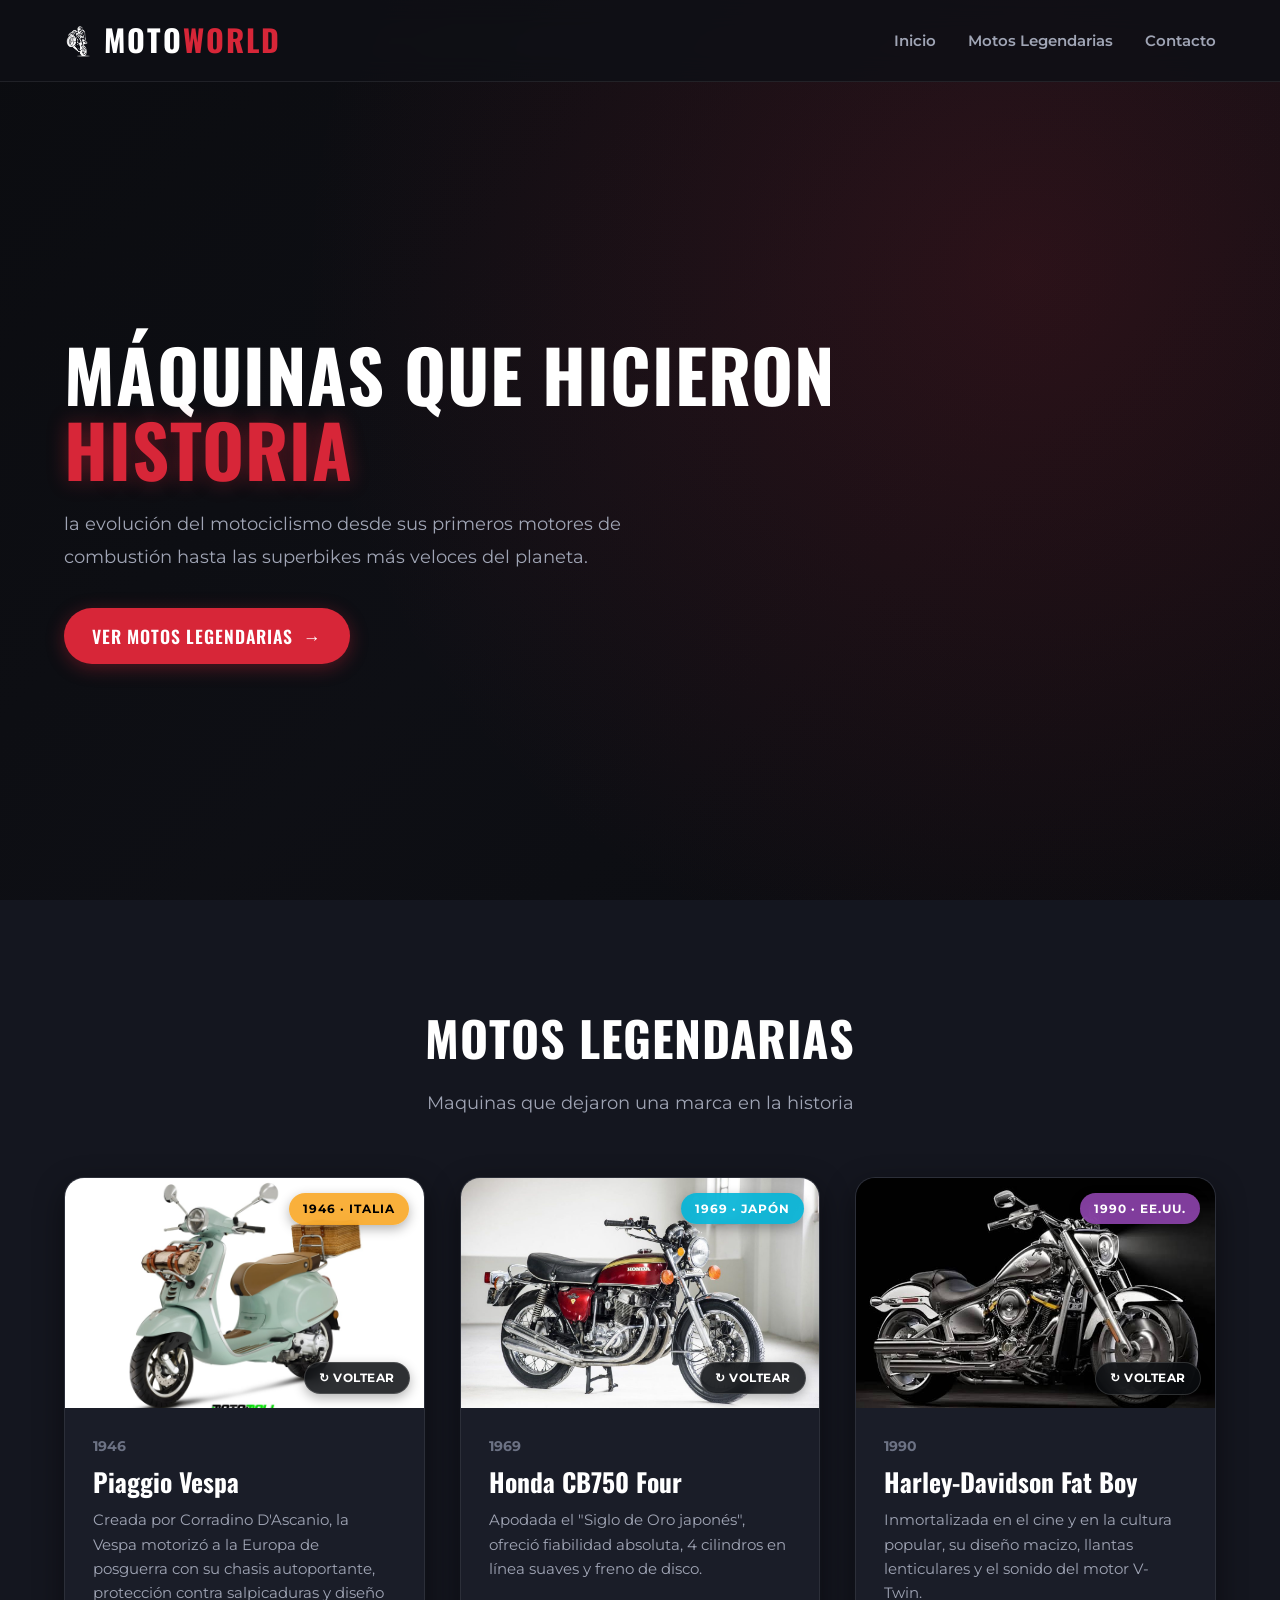
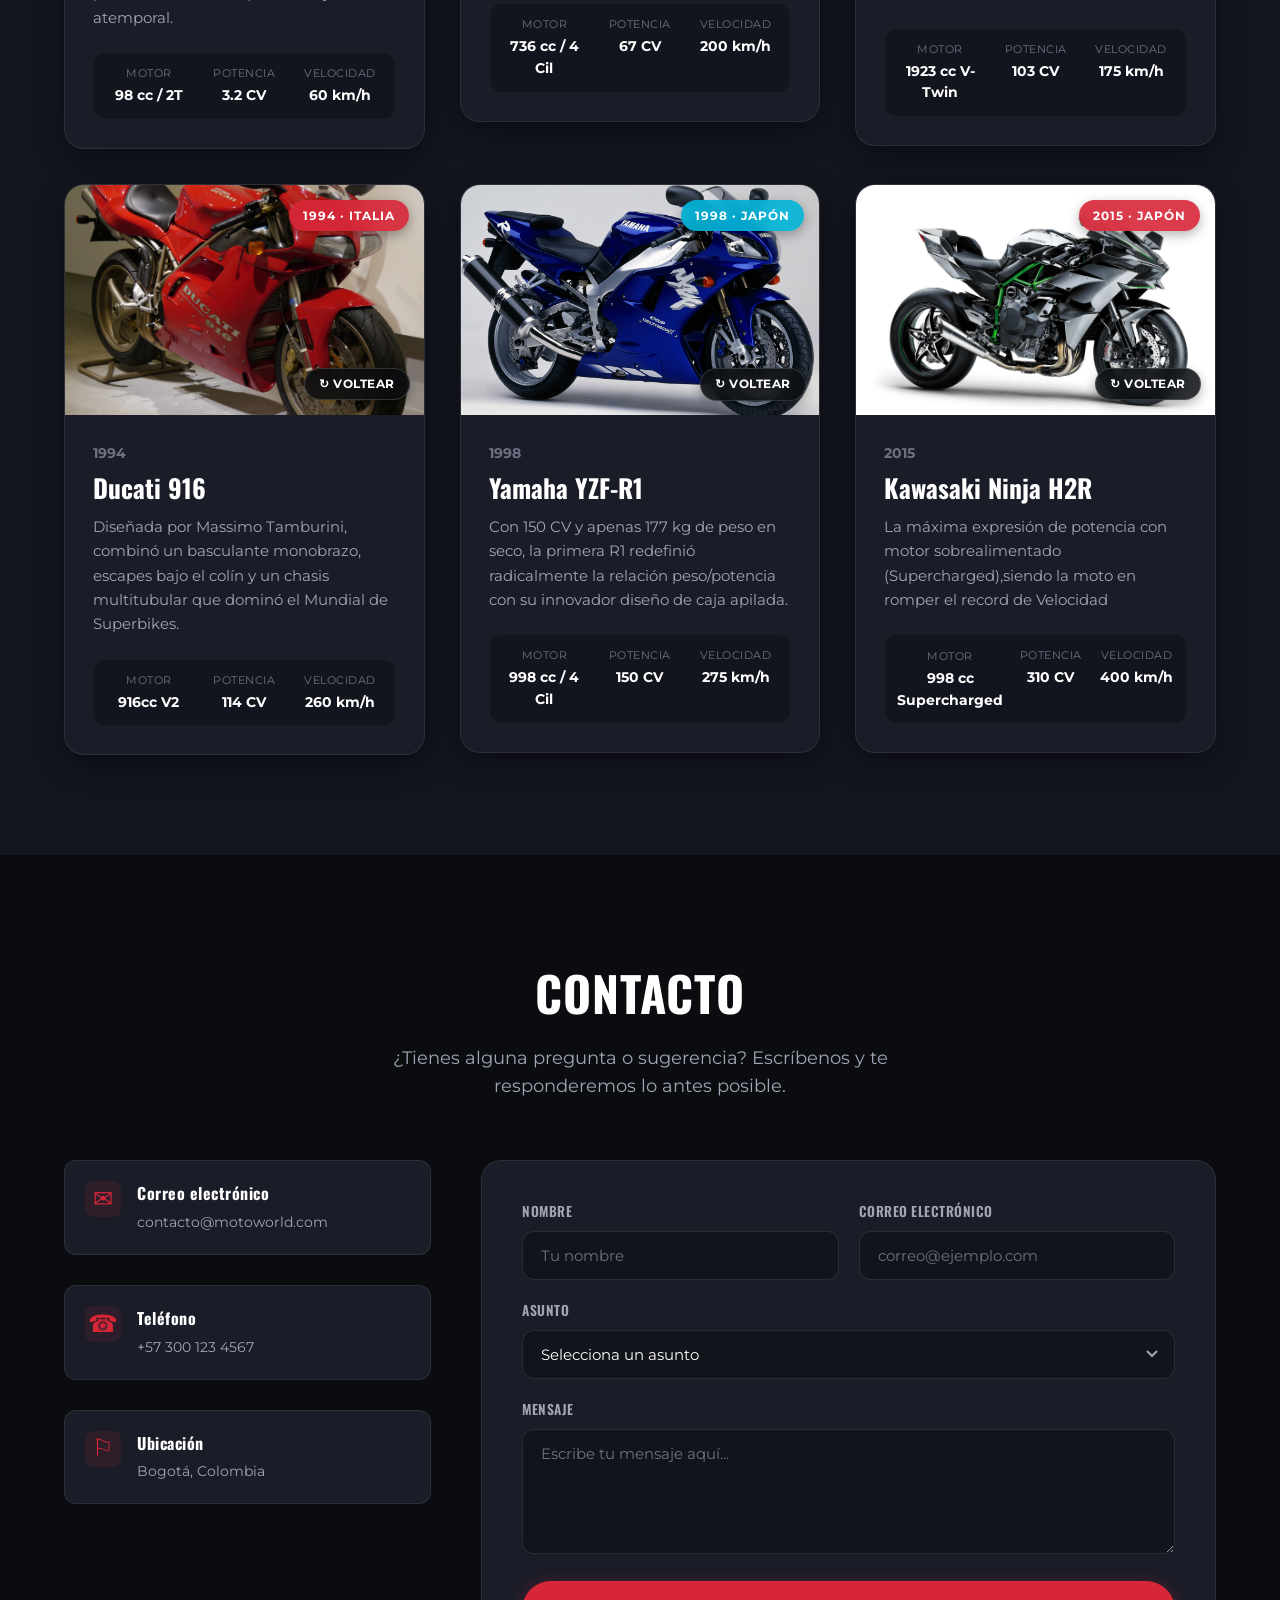
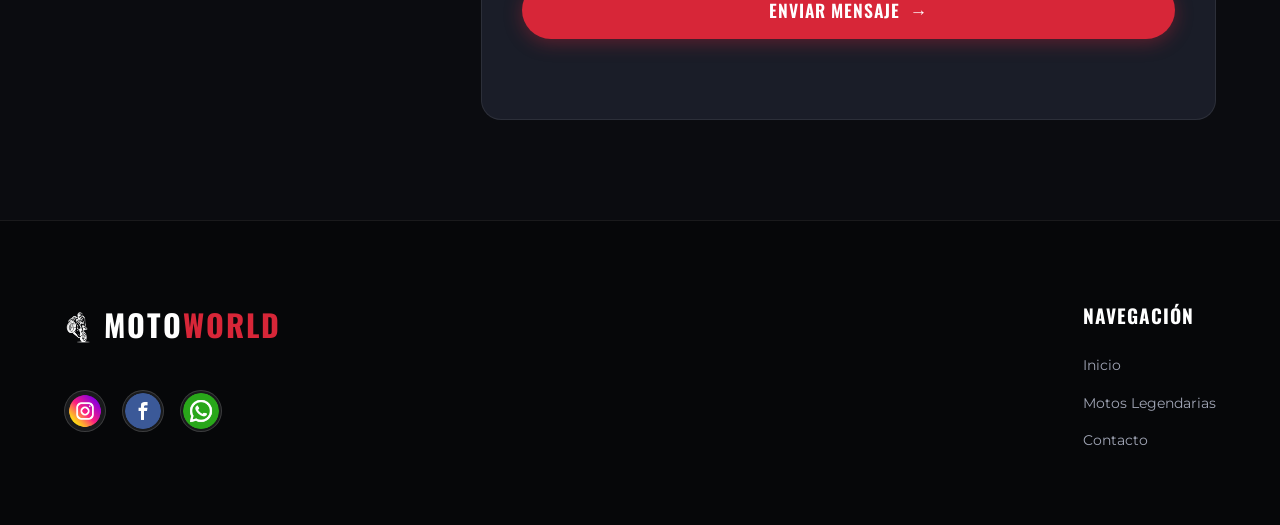
==== commit 39ae36dd: "Agregar sección de contacto con formulario Se añade una nueva sección de contacto con información de" ====
--- a/index.html
+++ b/index.html
@@ -136,7 +136,7 @@
                                     </div>
                                     <h3 class="card-title">Honda CB750 Four</h3>
                                     <p class="card-desc">
-                                        Apodada el "Siglo de Oro japonés", ofreció fiabilidad absoluta, 4 cilindros en línea suaves y freno de disco a un precio accesible para todos.
+                                        Apodada el "Siglo de Oro japonés", ofreció fiabilidad absoluta, 4 cilindros en línea suaves y freno de disco.
                                     </p>
                                     <div class="card-specs">
                                         <div class="spec-box">
@@ -166,7 +166,7 @@
                                     </div>
                                     <h3 class="card-title">La Primera Superbike</h3>
                                     <p class="card-desc">
-                                        Sus cuatro tubos de escape cromados independientes y su bloque transversal sin vibraciones forzaron a la prensa mundial a acuñar el término "Superbike".
+                                        Sus cuatro tubos de escape cromados independientes y su bloque transversal sin vibracione.
                                     </p>
                                     <div class="card-specs">
                                         <div class="spec-box">
@@ -201,7 +201,7 @@
                                     </div>
                                     <h3 class="card-title">Harley-Davidson Fat Boy</h3>
                                     <p class="card-desc">
-                                        Inmortalizada en el cine y en la cultura popular, su diseño macizo, llantas lenticulares y el inconfundible sonido del motor V-Twin definen la libertad americana.
+                                        Inmortalizada en el cine y en la cultura popular, su diseño macizo, llantas lenticulares y el sonido del motor V-Twin.
                                     </p>
                                     <div class="card-specs">
                                         <div class="spec-box">
@@ -396,7 +396,7 @@
                                     </div>
                                     <h3 class="card-title">Kawasaki Ninja H2R</h3>
                                     <p class="card-desc">
-                                        La máxima expresión de potencia con motor sobrealimentado (compresor centrífugo) y alas aerodinámicas de fibra de carbono para generar carga a +350 km/h.
+                                        La máxima expresión de potencia con motor sobrealimentado (Supercharged),siendo la moto en romper el record de Velocidad
                                     </p>
                                     <div class="card-specs">
                                         <div class="spec-box">
@@ -449,8 +449,74 @@
                 </div>
             </div>
         </section>
+        <section id="contacto" class="section contacto-section">
+            <div class="container">
+                <div class="section-header text-center">
+                    <h2 class="section-title">Contacto</h2>
+                    <p class="section-subtitle">
+                        ¿Tienes alguna pregunta o sugerencia? Escríbenos y te responderemos lo antes posible.
+                    </p>
+                </div>
+                <div class="contacto-wrapper">
+                    <div class="contacto-info">
+                        <div class="contacto-info-item">
+                            <span class="contacto-icon">&#9993;</span>
+                            <div>
+                                <h4 class="contacto-info-title">Correo electrónico</h4>
+                                <p class="contacto-info-text">contacto@motoworld.com</p>
+                            </div>
+                        </div>
+                        <div class="contacto-info-item">
+                            <span class="contacto-icon">&#9742;</span>
+                            <div>
+                                <h4 class="contacto-info-title">Teléfono</h4>
+                                <p class="contacto-info-text">+57 300 123 4567</p>
+                            </div>
+                        </div>
+                        <div class="contacto-info-item">
+                            <span class="contacto-icon">&#9872;</span>
+                            <div>
+                                <h4 class="contacto-info-title">Ubicación</h4>
+                                <p class="contacto-info-text">Bogotá, Colombia</p>
+                            </div>
+                        </div>
+                    </div>
+                    <form class="contacto-form" id="contactForm">
+                        <div class="form-row">
+                            <div class="form-group">
+                                <label for="nombre" class="form-label">Nombre</label>
+                                <input type="text" id="nombre" name="nombre" class="form-input" placeholder="Tu nombre" required>
+                            </div>
+                            <div class="form-group">
+                                <label for="email" class="form-label">Correo electrónico</label>
+                                <input type="email" id="email" name="email" class="form-input" placeholder="correo@ejemplo.com" required>
+                            </div>
+                        </div>
+                        <div class="form-group">
+                            <label for="asunto" class="form-label">Asunto</label>
+                            <select id="asunto" name="asunto" class="form-input form-select" required>
+                                <option value="" disabled selected>Selecciona un asunto</option>
+                                <option value="pregunta">Pregunta general</option>
+                                <option value="sugerencia">Sugerencia de contenido</option>
+                                <option value="colaboracion">Colaboración</option>
+                                <option value="otro">Otro</option>
+                            </select>
+                        </div>
+                        <div class="form-group">
+                            <label for="mensaje" class="form-label">Mensaje</label>
+                            <textarea id="mensaje" name="mensaje" class="form-input form-textarea" placeholder="Escribe tu mensaje aquí..." rows="5" required></textarea>
+                        </div>
+                        <button type="submit" class="btn btn-primary btn-submit">
+                            <span>Enviar Mensaje</span>
+                            <span class="btn-arrow">→</span>
+                        </button>
+                        <p class="form-status" id="formStatus"></p>
+                    </form>
+                </div>
+            </div>
+        </section>
     </main>
-    <footer id="contacto" class="footer">
+    <footer class="footer">
         <div class="container footer-container">
             <div class="footer-col brand-col">
                 <div class="logo">
@@ -478,11 +544,6 @@
                 </ul>
             </div>
         </div>
-        <div class="footer-bottom">
-            <div class="container">
-                <p>BIKER</p>
-            </div>
-        </div>
     </footer>
     <script src="js/main.js"></script>
 </body>
--- a/css/style.css
+++ b/css/style.css
@@ -567,7 +567,159 @@
 }
 
 /* --------------------------------------------------------------------------
-   8. PIE DE PÁGINA (FOOTER Y ENLACES SOCIALES)
+   8. SECCIÓN DE CONTACTO (FORMULARIO E INFORMACIÓN)
+   -------------------------------------------------------------------------- */
+.contacto-section {
+    background-color: var(--bg-main);
+}
+
+.contacto-wrapper {
+    display: grid;
+    grid-template-columns: 1fr 2fr;
+    gap: 50px;
+    align-items: start;
+}
+
+.contacto-info {
+    display: flex;
+    flex-direction: column;
+    gap: 30px;
+}
+
+.contacto-info-item {
+    display: flex;
+    align-items: flex-start;
+    gap: 16px;
+    padding: 20px;
+    background: var(--bg-card);
+    border-radius: var(--radius-md);
+    border: 1px solid var(--border-subtle);
+    transition: var(--trans-normal);
+}
+
+.contacto-info-item:hover {
+    border-color: rgba(215, 38, 56, 0.4);
+    box-shadow: 0 4px 20px rgba(215, 38, 56, 0.1);
+    transform: translateY(-2px);
+}
+
+.contacto-icon {
+    font-size: 1.5rem;
+    color: var(--primary);
+    min-width: 36px;
+    height: 36px;
+    display: flex;
+    align-items: center;
+    justify-content: center;
+    background: rgba(215, 38, 56, 0.1);
+    border-radius: 8px;
+}
+
+.contacto-info-title {
+    font-family: var(--font-heading);
+    font-size: 1rem;
+    color: var(--text-light);
+    letter-spacing: 0.5px;
+    margin-bottom: 4px;
+}
+
+.contacto-info-text {
+    color: var(--text-muted);
+    font-size: 0.9rem;
+}
+
+.contacto-form {
+    background: var(--bg-card);
+    padding: 40px;
+    border-radius: var(--radius-lg);
+    border: 1px solid var(--border-subtle);
+}
+
+.form-row {
+    display: grid;
+    grid-template-columns: 1fr 1fr;
+    gap: 20px;
+}
+
+.form-group {
+    margin-bottom: 20px;
+}
+
+.form-label {
+    display: block;
+    font-family: var(--font-heading);
+    font-size: 0.85rem;
+    font-weight: 600;
+    color: var(--text-muted);
+    text-transform: uppercase;
+    letter-spacing: 0.5px;
+    margin-bottom: 8px;
+}
+
+.form-input {
+    width: 100%;
+    padding: 14px 18px;
+    font-family: var(--font-body);
+    font-size: 0.95rem;
+    color: var(--text-light);
+    background: rgba(0, 0, 0, 0.3);
+    border: 1px solid rgba(255, 255, 255, 0.1);
+    border-radius: var(--radius-md);
+    outline: none;
+    transition: var(--trans-normal);
+}
+
+.form-input::placeholder {
+    color: var(--text-dim);
+}
+
+.form-input:focus {
+    border-color: var(--primary);
+    box-shadow: 0 0 0 3px rgba(215, 38, 56, 0.15);
+}
+
+.form-select {
+    cursor: pointer;
+    appearance: none;
+    background-image: url("data:image/svg+xml,%3Csvg xmlns='http://www.w3.org/2000/svg' width='12' height='8'%3E%3Cpath d='M1 1l5 5 5-5' stroke='%23A0A5B5' stroke-width='2' fill='none'/%3E%3C/svg%3E");
+    background-repeat: no-repeat;
+    background-position: right 16px center;
+}
+
+.form-select option {
+    background: var(--bg-card);
+    color: var(--text-light);
+}
+
+.form-textarea {
+    resize: vertical;
+    min-height: 120px;
+}
+
+.btn-submit {
+    width: 100%;
+    padding: 16px;
+    font-size: 1.1rem;
+}
+
+.form-status {
+    text-align: center;
+    margin-top: 16px;
+    font-size: 0.9rem;
+    font-weight: 600;
+    min-height: 24px;
+}
+
+.form-status.success {
+    color: #2ecc71;
+}
+
+.form-status.error {
+    color: var(--primary);
+}
+
+/* --------------------------------------------------------------------------
+   9. PIE DE PÁGINA (FOOTER Y ENLACES SOCIALES)
    -------------------------------------------------------------------------- */
 .footer {
     background-color: #060709;
@@ -712,6 +864,18 @@
         flex-direction: column;
         gap: 35px;
     }
+
+    .contacto-wrapper {
+        grid-template-columns: 1fr;
+    }
+
+    .form-row {
+        grid-template-columns: 1fr;
+    }
+
+    .contacto-form {
+        padding: 24px;
+    }
 }
 
 /* Teléfonos móviles pequeños */
